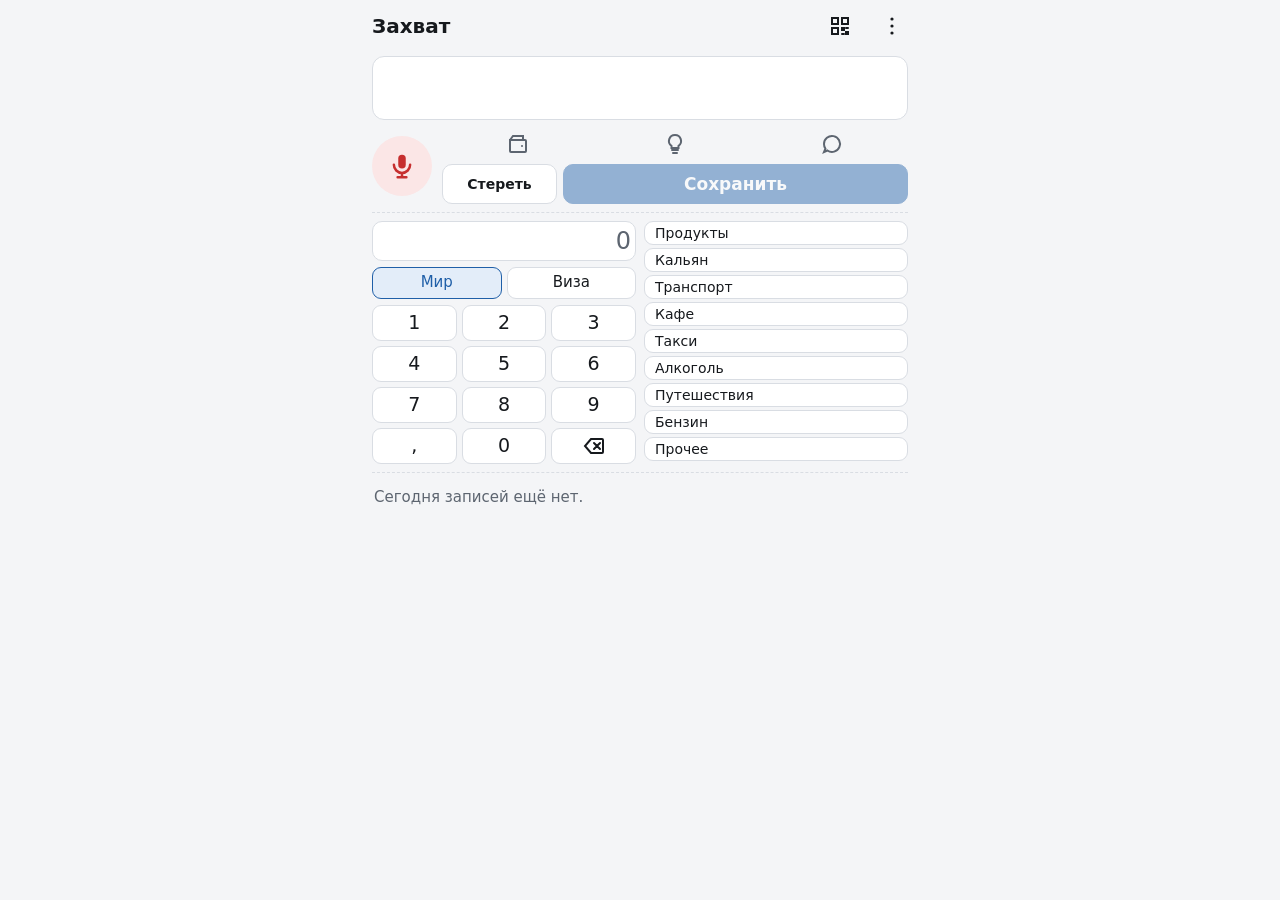
==== index.html @ 271952c8 "Захват: чек из галереи, статьи по частоте из Финансов (задача 5) Co-Authored-By: Claude Opus 5.5 <no" ====
<!doctype html>
<!-- «Захват» (задачи 1, 2, 3, 4, 5): поле для голоса и текста, метки-иконки, расход кнопками, последние записи, меню (все записи, счета, выгрузка), чек по QR-коду. -->
<html lang="ru">
<head>
  <meta charset="utf-8">
  <meta name="viewport" content="width=device-width, initial-scale=1, viewport-fit=cover">
  <meta name="color-scheme" content="light dark">
  <meta name="theme-color" content="#1f5fa8" media="(prefers-color-scheme: light)">
  <meta name="theme-color" content="#16191d" media="(prefers-color-scheme: dark)">
  <meta name="description" content="Быстрые записи голосом и текстом с выгрузкой в CSV">
  <title>Захват</title>
  <link rel="manifest" href="manifest.webmanifest">
  <link rel="icon" href="icons/icon.svg" type="image/svg+xml">
  <link rel="apple-touch-icon" href="icons/icon-192.png">
  <link rel="stylesheet" href="style.css">
  <script type="module" src="app.js"></script>
</head>
<body>
  <!-- Главный экран (задача 3): поле, микрофон, метки-иконки, расход кнопками, последние записи за сегодня -->
  <div id="homeView" class="screen home">
    <header class="bar">
      <h1>Захват</h1>
      <!-- Чек (задача 4): камера читает QR-код кассового чека, запись «Чек: t=…&s=…» уходит на ПК вместе с остальными -->
      <button id="btnScan" class="icon" type="button" aria-label="Чек: считать QR-код">
        <svg viewBox="0 0 24 24" aria-hidden="true"><path d="M4 4h6v6H4zM14 4h6v6h-6zM4 14h6v6H4zM14 14h2v2h-2zM18 18h2v2h-2zM18 14h2M14 20h2"/></svg>
      </button>
      <div class="menu-wrap">
        <button id="btnMenu" class="icon" type="button" aria-label="Меню: все записи, счета, выгрузка" aria-haspopup="menu" aria-expanded="false" aria-controls="menu">
          <svg viewBox="0 0 24 24" aria-hidden="true"><circle cx="12" cy="5" r="1.6" class="fill"/><circle cx="12" cy="12" r="1.6" class="fill"/><circle cx="12" cy="19" r="1.6" class="fill"/></svg>
        </button>
        <div id="menu" class="menu" role="menu" aria-label="Меню" hidden>
          <p id="menuInfo" class="menu-info"></p>
          <button type="button" role="menuitem" data-act="all">Все записи</button>
          <button type="button" role="menuitem" data-act="lists">Загрузить счета и статьи</button>
          <p id="listsInfo" class="menu-note"></p>
          <hr>
          <button type="button" role="menuitem" data-act="share">Поделиться CSV</button>
          <button type="button" role="menuitem" data-act="download">Скачать CSV</button>
          <button type="button" role="menuitem" data-act="copy">Копировать текст</button>
          <button type="button" role="menuitem" data-act="period">Выгрузить за период / всё…</button>
          <button type="button" role="menuitem" data-act="undo">Отменить отметку выгрузки</button>
          <hr>
          <button type="button" role="menuitem" data-act="backup">Резервная копия JSON</button>
          <button type="button" role="menuitem" data-act="restore">Восстановить из JSON</button>
          <p class="menu-note">Данные хранятся только на этом телефоне.</p>
        </div>
      </div>
    </header>

    <main>
      <section class="compose" aria-label="Новая запись">
        <textarea id="text" rows="2" enterkeyhint="enter" autocapitalize="sentences" aria-label="Текст записи или комментарий к расходу"></textarea>
        <p id="interim" class="interim" aria-live="polite"></p>
        <div class="controls">
          <button id="btnMic" class="mic" type="button" aria-label="Начать диктовку" aria-pressed="false">
            <svg viewBox="0 0 24 24" aria-hidden="true"><rect x="9" y="3" width="6" height="11" rx="3" class="fill"/><path d="M5.5 11a6.5 6.5 0 0 0 13 0M12 17.5V21M8.5 21h7"/></svg>
          </button>
          <div class="side">
            <!-- Метки-иконки: выбранная ставится перед текстом («Финансы: …»); без метки запись станет «Заметка: …» -->
            <div id="tags" class="tags" role="group" aria-label="Метка записи">
              <button type="button" class="tag" data-tag="Финансы" aria-label="Финансы" aria-pressed="false">
                <svg viewBox="0 0 24 24" aria-hidden="true"><path d="M4 8h15a1 1 0 0 1 1 1v10a1 1 0 0 1-1 1H5a1 1 0 0 1-1-1V8Zm0 0 3-4h10v4M16 14h.01"/></svg>
              </button>
              <button type="button" class="tag" data-tag="Идеи" aria-label="Идеи" aria-pressed="false">
                <svg viewBox="0 0 24 24" aria-hidden="true"><path d="M9 18h6M10 21h4M12 3a6 6 0 0 0-3.5 10.9V16h7v-2.1A6 6 0 0 0 12 3Z"/></svg>
              </button>
              <button type="button" class="tag" data-tag="Мысли" aria-label="Мысли" aria-pressed="false">
                <svg viewBox="0 0 24 24" aria-hidden="true"><path d="M4 12a8 8 0 1 1 3.4 6.5L4 20l1.4-3.4A8 8 0 0 1 4 12Z"/></svg>
              </button>
            </div>
            <div class="actions">
              <button id="btnClear" class="clear" type="button">Стереть</button>
              <button id="btnSave" class="save" type="button" disabled>Сохранить</button>
            </div>
          </div>
        </div>
        <p id="status" class="status" role="status"></p>
      </section>

      <hr class="dash">

      <!-- Расход кнопками: сумма со своей клавиатуры (системная не выезжает), счёт, статья -->
      <section class="fin" aria-label="Расход">
        <div class="fin-left">
          <output id="amount" class="amount" aria-label="Сумма">0</output>
          <div id="accounts" class="accounts" role="group" aria-label="Счёт"></div>
          <div id="pad" class="pad" role="group" aria-label="Цифры суммы">
            <button type="button" data-key="1">1</button><button type="button" data-key="2">2</button><button type="button" data-key="3">3</button>
            <button type="button" data-key="4">4</button><button type="button" data-key="5">5</button><button type="button" data-key="6">6</button>
            <button type="button" data-key="7">7</button><button type="button" data-key="8">8</button><button type="button" data-key="9">9</button>
            <button type="button" data-key=",">,</button><button type="button" data-key="0">0</button>
            <button type="button" data-key="⌫" aria-label="Стереть цифру">
              <svg viewBox="0 0 24 24" aria-hidden="true"><path d="M9 5h11a1 1 0 0 1 1 1v12a1 1 0 0 1-1 1H9l-6-7 6-7ZM12 9l6 6M18 9l-6 6"/></svg>
            </button>
          </div>
        </div>
        <div id="cats" class="cats" role="group" aria-label="Статья расхода"></div>
      </section>

      <hr class="dash">

      <ul id="recent" class="recent" aria-label="Последние записи за сегодня"></ul>
    </main>
  </div>

  <!-- Все записи (из меню): поиск, правка, удаление; «Назад» телефона возвращает на главный -->
  <div id="allView" class="screen" hidden>
    <header class="bar">
      <button id="btnBack" class="icon" type="button" aria-label="Назад">
        <svg viewBox="0 0 24 24" aria-hidden="true"><path d="M15 5l-7 7 7 7"/></svg>
      </button>
      <h1 id="feedTitle">Все записи</h1>
    </header>
    <main>
      <section class="search">
        <input id="search" type="search" placeholder="Поиск по всем записям" aria-label="Поиск по всем записям" autocomplete="off">
      </section>
      <ul id="feed" class="feed"></ul>
    </main>
  </div>

  <div id="toast" class="toast" role="status" aria-live="polite" hidden>
    <span id="toastText"></span>
    <button id="toastAction" type="button" hidden></button>
  </div>

  <dialog id="exportDlg" aria-labelledby="exportTitle">
    <form method="dialog" id="exportForm">
      <h2 id="exportTitle">Выгрузка CSV</h2>
      <fieldset>
        <legend>Какие записи</legend>
        <label><input type="radio" name="mode" value="new"> Только новые</label>
        <label><input type="radio" name="mode" value="period" checked> За период</label>
        <label><input type="radio" name="mode" value="all"> Всё</label>
      </fieldset>
      <div id="periodBox" class="period">
        <label>С <input type="date" name="from"></label>
        <label>По <input type="date" name="to"></label>
      </div>
      <p id="exportCount" class="hint"></p>
      <div class="dlg-actions">
        <button type="submit" value="share" class="save">Поделиться</button>
        <button type="submit" value="download">Скачать</button>
        <button type="submit" value="copy">Копировать</button>
        <button type="submit" value="cancel" class="ghost">Закрыть</button>
      </div>
    </form>
  </dialog>

  <!-- Чек по QR (задачи 4, 5): видео с камеры; не читается — «Снять» (фото камерой) или «Галерея» (готовый снимок) -->
  <dialog id="scanDlg" class="scan" aria-labelledby="scanTitle">
    <h2 id="scanTitle">Чек</h2>
    <video id="scanVideo" playsinline muted></video>
    <p id="scanHint" class="hint">Наведите камеру на QR-код чека</p>
    <div class="dlg-actions three">
      <button id="btnScanPhoto" type="button">Снять</button>
      <button id="btnScanGallery" type="button" aria-label="Выбрать снимок чека из галереи">Галерея</button>
      <button id="btnScanClose" type="button" class="ghost">Закрыть</button>
    </div>
  </dialog>

  <input id="fileRestore" type="file" accept=".json,application/json" hidden>
  <input id="fileLists" type="file" accept=".txt,text/plain" hidden>
  <input id="filePhoto" type="file" accept="image/*" capture="environment" hidden>
  <input id="fileGallery" type="file" accept="image/*" hidden>
</body>
</html>
---- style.css ----
/* Оформление «Захвата» (задачи 1, 2, 3, 5). Светлая/тёмная тема — по настройке телефона. */

:root {
  --bg: #f4f5f7;
  --card: #ffffff;
  --text: #16191d;
  --muted: #5d6570;
  --line: #d9dde3;
  --accent: #1f5fa8;
  --on-accent: #ffffff;
  --accent-soft: #e3edf9;
  --chip: #eceef2;
  --mic: #c62f2f;
  --mic-soft: #fbe6e6;
  --warn: #8a5a00;
  --warn-soft: #fff3d6;
  --focus: #2f7de1;
  --radius: 12px;
  color-scheme: light dark;
}
@media (prefers-color-scheme: dark) {
  :root {
    --bg: #111317;
    --card: #1b1f25;
    --text: #e8eaed;
    --muted: #a0a7b1;
    --line: #2e343c;
    --accent: #5b9be6;
    --on-accent: #0b1a2c;
    --accent-soft: #1c2c40;
    --chip: #262b33;
    --mic: #f07070;
    --mic-soft: #3a1f1f;
    --warn: #f0c060;
    --warn-soft: #3a2f12;
    --focus: #7fb3f0;
  }
}

* { box-sizing: border-box; }
html { -webkit-text-size-adjust: 100%; }
body {
  margin: 0;
  background: var(--bg);
  color: var(--text);
  font: 17px/1.45 system-ui, -apple-system, "Segoe UI", Roboto, sans-serif;
  padding-bottom: env(safe-area-inset-bottom);
}
main { max-width: 560px; margin: 0 auto; padding: 0 14px 96px; }

button, input, textarea { font: inherit; color: inherit; }
button { cursor: pointer; }
:focus-visible { outline: 3px solid var(--focus); outline-offset: 2px; }
[hidden] { display: none !important; }

svg { width: 24px; height: 24px; fill: none; stroke: currentColor; stroke-width: 2; stroke-linecap: round; }
svg .fill { fill: currentColor; stroke: none; }

/* ---- Шапка ---- */
.bar {
  position: sticky; top: 0; z-index: 5;
  display: flex; align-items: center; gap: 4px;
  max-width: 560px; margin: 0 auto;
  padding: calc(6px + env(safe-area-inset-top)) 8px 6px 16px;
  background: var(--bg);
}
.bar h1 { flex: 1; margin: 0; font-size: 20px; font-weight: 600; }
.icon {
  width: 48px; height: 48px; border: 0; border-radius: 50%;
  background: transparent; display: grid; place-items: center;
}
.icon[aria-expanded="true"] { background: var(--accent-soft); color: var(--accent); }

/* ---- Меню ---- */
.menu-wrap { position: relative; }
.menu {
  position: absolute; right: 0; top: 52px; width: min(300px, calc(100vw - 24px));
  background: var(--card); border: 1px solid var(--line); border-radius: var(--radius);
  padding: 6px 0; box-shadow: 0 8px 28px rgba(0, 0, 0, .18);
  max-height: calc(100dvh - 64px); overflow-y: auto;   /* на низком экране меню прокручивается */
}
.menu button {
  display: block; width: 100%; min-height: 48px; padding: 10px 16px;
  border: 0; background: transparent; text-align: left;
}
.menu button:active { background: var(--accent-soft); }
.menu hr { border: 0; border-top: 1px solid var(--line); margin: 6px 0; }
.menu-info, .menu-note { margin: 4px 16px 6px; font-size: 14px; color: var(--muted); white-space: pre-line; }

/* ---- Главный экран (задача 3): всё на одном экране без прокрутки, последние записи занимают остаток ---- */
.home { height: 100vh; height: 100dvh; display: flex; flex-direction: column; overflow: hidden; }
.home main { flex: 1; min-height: 0; width: 100%; display: flex; flex-direction: column; padding: 0 12px 8px; }
.home .bar { position: static; flex: none; width: 100%; padding: calc(2px + env(safe-area-inset-top)) 4px 2px 12px; }
.home .compose { margin-top: 4px; }
.dash { flex: none; border: 0; border-top: 1px dashed var(--line); margin: 8px 0; }

/* ---- Ввод ---- */
.compose { flex: none; }
textarea {
  display: block; width: 100%; resize: none;
  border: 1px solid var(--line); border-radius: 12px; padding: 8px 10px;
  background: var(--card); line-height: 1.4;
}
.compose textarea { height: 64px; }
.interim { margin: 4px 2px 0; color: var(--muted); font-style: italic; font-size: 15px; }
.interim:empty { display: none; }

.controls { display: flex; gap: 10px; align-items: center; margin-top: 8px; }
.side { flex: 1; min-width: 0; }
/* Метки — только иконки, без рамок, распределены по ширине; выбранная — заливкой */
.tags { display: grid; grid-template-columns: repeat(3, minmax(0, 1fr)); gap: 6px; }
.tag {
  height: 32px; padding: 0; border: 0; border-radius: 8px;
  background: transparent; color: var(--muted); display: grid; place-items: center;
}
.tag[aria-pressed="true"] { background: var(--accent-soft); color: var(--accent); }
/* «Стереть» — четверть ширины, «Сохранить» — остальное */
.actions { display: grid; grid-template-columns: 1fr 3fr; gap: 6px; margin-top: 4px; }
.actions button { height: 40px; padding: 0; border-radius: 10px; font-weight: 600; }
.clear { border: 1px solid var(--line); background: var(--card); font-size: 14px; }
.actions .save { font-size: 17px; }

.mic {
  flex: none; width: 60px; height: 60px; border-radius: 50%; border: 0;
  background: var(--mic-soft); color: var(--mic); display: grid; place-items: center;
}
.mic svg { width: 30px; height: 30px; }
.mic.recording { background: var(--mic); color: #fff; animation: pulse 1.4s ease-out infinite; }
@keyframes pulse {
  0%   { box-shadow: 0 0 0 0 rgba(198, 47, 47, .55); }
  100% { box-shadow: 0 0 0 18px rgba(198, 47, 47, 0); }
}

.save, .dlg-actions button {
  min-height: 52px; padding: 0 18px; border-radius: 10px;
  border: 1px solid var(--line); background: var(--card); font-weight: 600;
}
.actions .save { min-height: 0; }
.save { background: var(--accent); color: var(--on-accent); border-color: var(--accent); }
.save:disabled { opacity: .45; cursor: default; }

.status { margin: 6px 2px 0; font-size: 14px; color: var(--warn); }
.status:empty { display: none; }
.status.box { background: var(--warn-soft); border-radius: 8px; padding: 6px 10px; }

/* ---- Расход кнопками: слева сумма, счета, клавиатура; справа статьи столбиком той же высоты ---- */
.fin { flex: none; display: grid; grid-template-columns: minmax(0, 1fr) minmax(0, 1fr); gap: 8px; }
.amount {
  display: flex; align-items: center; justify-content: flex-end; height: 40px; padding: 0 10px;
  border: 1px solid var(--line); border-radius: 10px; background: var(--card);
  font-size: 24px; font-weight: 600; font-variant-numeric: tabular-nums; overflow: hidden; white-space: nowrap;
}
.amount.empty { color: var(--muted); font-weight: 400; }
.accounts { display: grid; grid-template-columns: 1fr 1fr; gap: 5px; margin: 6px 0; }
.pad { display: grid; grid-template-columns: repeat(3, 1fr); gap: 5px; }
.pad button, .accounts button, .cats button {
  border: 1px solid var(--line); background: var(--card); border-radius: 9px; padding: 0;
}
.pad button { height: 36px; font-size: 19px; display: grid; place-items: center; }
.pad button:active { background: var(--accent-soft); }
.accounts button { height: 32px; font-size: 15px; white-space: nowrap; overflow: hidden; text-overflow: ellipsis; }
.cats { display: grid; grid-auto-rows: 24px; gap: 3px; align-content: start; }
.cats button {
  font-size: 14px; line-height: 1; text-align: left; padding: 0 10px;
  white-space: nowrap; overflow: hidden; text-overflow: ellipsis;
}
.accounts button[aria-pressed="true"], .cats button[aria-pressed="true"] {
  background: var(--accent-soft); color: var(--accent); border-color: var(--accent);
}

/* ---- Последние записи за сегодня: по одной строке, сколько влезет ---- */
.recent { flex: 1; min-height: 0; overflow: hidden; list-style: none; margin: 0; padding: 0; }
.recent li + li { border-top: 1px solid var(--line); }
.recent button {
  display: block; width: 100%; padding: 6px 2px; border: 0; background: transparent; text-align: left;
  font-size: 15px; white-space: nowrap; overflow: hidden; text-overflow: ellipsis;
}
.recent .time { color: var(--muted); font-variant-numeric: tabular-nums; margin-right: 6px; }
.recent .lb { color: var(--accent); font-weight: 600; }
.recent .empty { padding: 6px 2px; font-size: 15px; }

/* ---- Поиск ---- */
.search { margin-top: 4px; }
.search input {
  width: 100%; min-height: 48px; padding: 0 14px;
  border: 1px solid var(--line); border-radius: 10px; background: var(--card);
}

/* ---- Лента ---- */
.feed { list-style: none; margin: 0; padding: 0; }
.feed li { border-bottom: 1px solid var(--line); }
.entry {
  display: flex; gap: 10px; width: 100%; min-height: 48px; padding: 10px 4px;
  border: 0; background: transparent; text-align: left; align-items: flex-start;
}
.entry .time { flex: none; min-width: 46px; color: var(--muted); font-variant-numeric: tabular-nums; }
.entry .src { flex: none; color: var(--muted); }
.entry .src svg { width: 18px; height: 18px; margin-top: 3px; }
.entry .txt {
  flex: 1; min-width: 0; white-space: pre-wrap; overflow-wrap: anywhere;
  display: -webkit-box; -webkit-line-clamp: 4; -webkit-box-orient: vertical; overflow: hidden;
}
.entry.exported .time::after { content: " ✓"; font-size: 12px; }
.entry .lb { color: var(--accent); font-weight: 600; }
.empty { color: var(--muted); padding: 10px 4px; }

.editor { padding: 10px 0 12px; }
.editor textarea { min-height: 96px; }
.editor .row { display: flex; gap: 8px; margin-top: 8px; flex-wrap: wrap; }
.editor .row button {
  min-height: 48px; padding: 0 14px; border-radius: 10px;
  border: 1px solid var(--line); background: var(--card);
}
.editor .row .save { flex: 1; background: var(--accent); color: var(--on-accent); border-color: var(--accent); font-weight: 600; }
.editor .row .danger { color: var(--mic); }
.editor .meta { margin-top: 6px; font-size: 13px; color: var(--muted); }

/* ---- Всплывающее сообщение ---- */
.toast {
  position: fixed; left: 50%; bottom: calc(18px + env(safe-area-inset-bottom)); transform: translateX(-50%);
  width: min(520px, calc(100vw - 24px));
  display: flex; align-items: center; gap: 12px;
  padding: 10px 10px 10px 16px; border-radius: 10px;
  background: #23272e; color: #f1f3f5; box-shadow: 0 6px 20px rgba(0, 0, 0, .25); z-index: 20;
}
.toast span { flex: 1; }
.toast button {
  min-height: 44px; padding: 0 12px; border: 0; border-radius: 8px;
  background: transparent; color: #8fc1ff; font-weight: 600;
}

/* ---- Окно выгрузки ---- */
dialog {
  width: min(440px, calc(100vw - 24px)); border: 1px solid var(--line); border-radius: var(--radius);
  background: var(--card); color: var(--text); padding: 16px;
}
dialog::backdrop { background: rgba(0, 0, 0, .45); }
dialog h2 { margin: 0 0 10px; font-size: 19px; }
fieldset { border: 0; margin: 0; padding: 0; }
legend { color: var(--muted); font-size: 14px; margin-bottom: 4px; }
fieldset label { display: flex; align-items: center; gap: 10px; min-height: 44px; }
fieldset input { width: 22px; height: 22px; }
.period { display: flex; gap: 10px; margin-top: 6px; }
.period label { flex: 1; display: grid; gap: 4px; font-size: 14px; color: var(--muted); }
.period input {
  min-height: 44px; padding: 0 8px; border: 1px solid var(--line); border-radius: 8px;
  background: var(--bg); color: var(--text);
}
.hint { color: var(--muted); font-size: 14px; }
.dlg-actions { display: grid; grid-template-columns: 1fr 1fr; gap: 8px; }
.dlg-actions.three { grid-template-columns: repeat(3, minmax(0, 1fr)); }
.dlg-actions .ghost { border-color: transparent; color: var(--muted); }

@media (prefers-reduced-motion: reduce) {
  .mic.recording { animation: none; box-shadow: 0 0 0 6px rgba(198, 47, 47, .35); }
}

/* ---- Чек по QR (задача 4) ---- */
.scan video { display: block; width: 100%; aspect-ratio: 3 / 4; object-fit: cover; border-radius: 8px; background: #000; }
.scan .hint { margin: 8px 0 10px; }
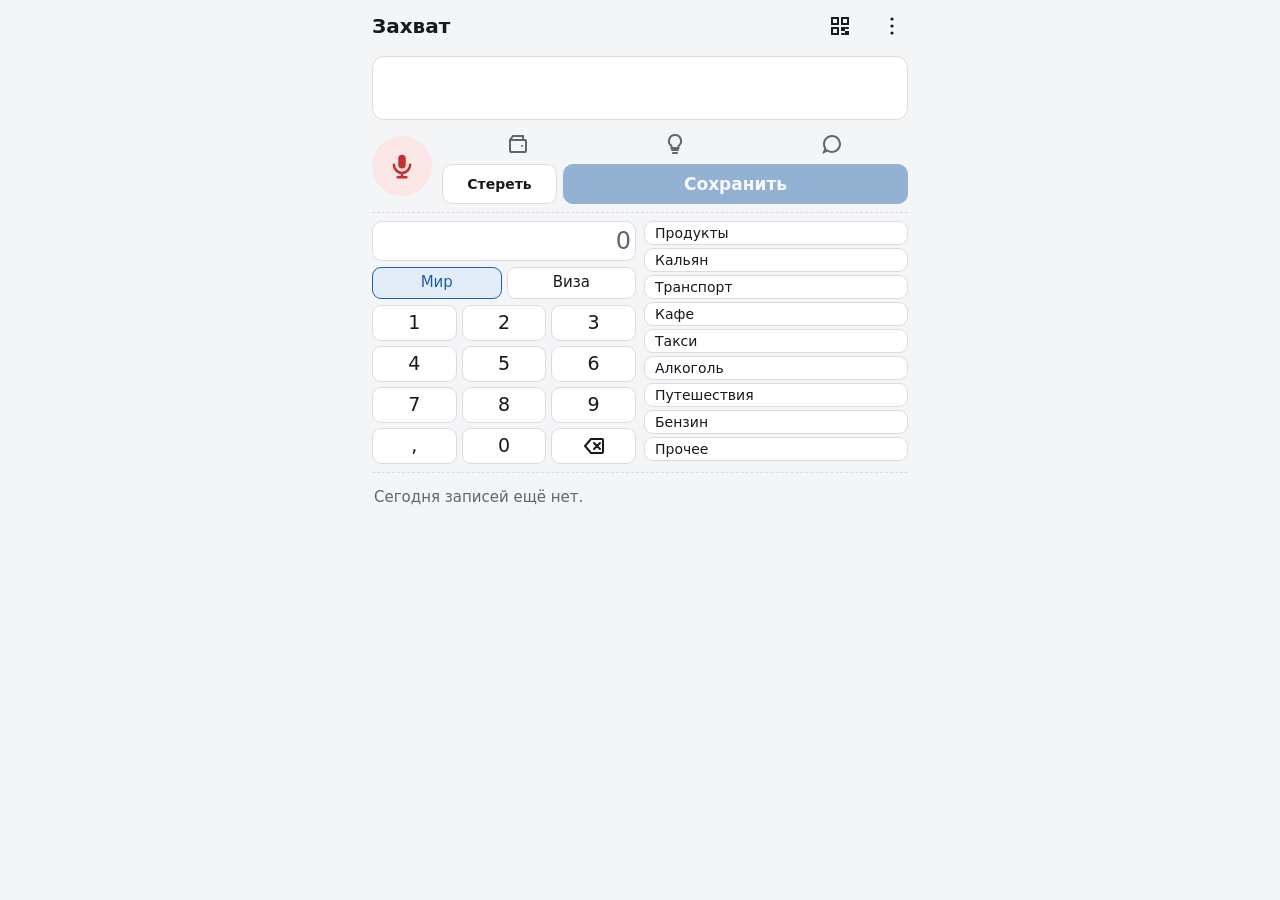
==== commit 68b3fa06: "Захват: QR на снимке — поиск по частям, масштаб пальцами и рамка (задача 5) Co-Authored-By: Claude O" ====
--- a/index.html
+++ b/index.html
@@ -150,7 +150,12 @@
   <!-- Чек по QR (задачи 4, 5): видео с камеры; не читается — «Снять» (фото камерой) или «Галерея» (готовый снимок) -->
   <dialog id="scanDlg" class="scan" aria-labelledby="scanTitle">
     <h2 id="scanTitle">Чек</h2>
-    <video id="scanVideo" playsinline muted></video>
+    <!-- Снимок из «Снять»/«Галерея» показывается на месте видео: двумя пальцами — масштаб, одним — сдвиг, код ищется в рамке -->
+    <div class="scan-box">
+      <video id="scanVideo" playsinline muted></video>
+      <canvas id="scanCanvas" hidden></canvas>
+      <div id="scanFrame" class="scan-frame" hidden></div>
+    </div>
     <p id="scanHint" class="hint">Наведите камеру на QR-код чека</p>
     <div class="dlg-actions three">
       <button id="btnScanPhoto" type="button">Снять</button>
--- a/style.css
+++ b/style.css
@@ -256,5 +256,13 @@
 }
 
 /* ---- Чек по QR (задача 4) ---- */
-.scan video { display: block; width: 100%; aspect-ratio: 3 / 4; object-fit: cover; border-radius: 8px; background: #000; }
+.scan-box { position: relative; }
+.scan video, .scan canvas { display: block; width: 100%; aspect-ratio: 3 / 4; object-fit: cover; border-radius: 8px; background: #000; }
+.scan canvas { touch-action: none; }          /* жесты пальцами — наши, страница не прокручивается и не масштабируется */
+.scan canvas[hidden], .scan video[hidden], .scan-frame[hidden] { display: none; }
+/* Рамка для QR-кода поверх снимка (задача 5) */
+.scan-frame {
+  position: absolute; left: 15%; top: 50%; width: 70%; aspect-ratio: 1; transform: translateY(-50%);
+  border: 2px solid var(--accent); border-radius: 8px; pointer-events: none;
+}
 .scan .hint { margin: 8px 0 10px; }
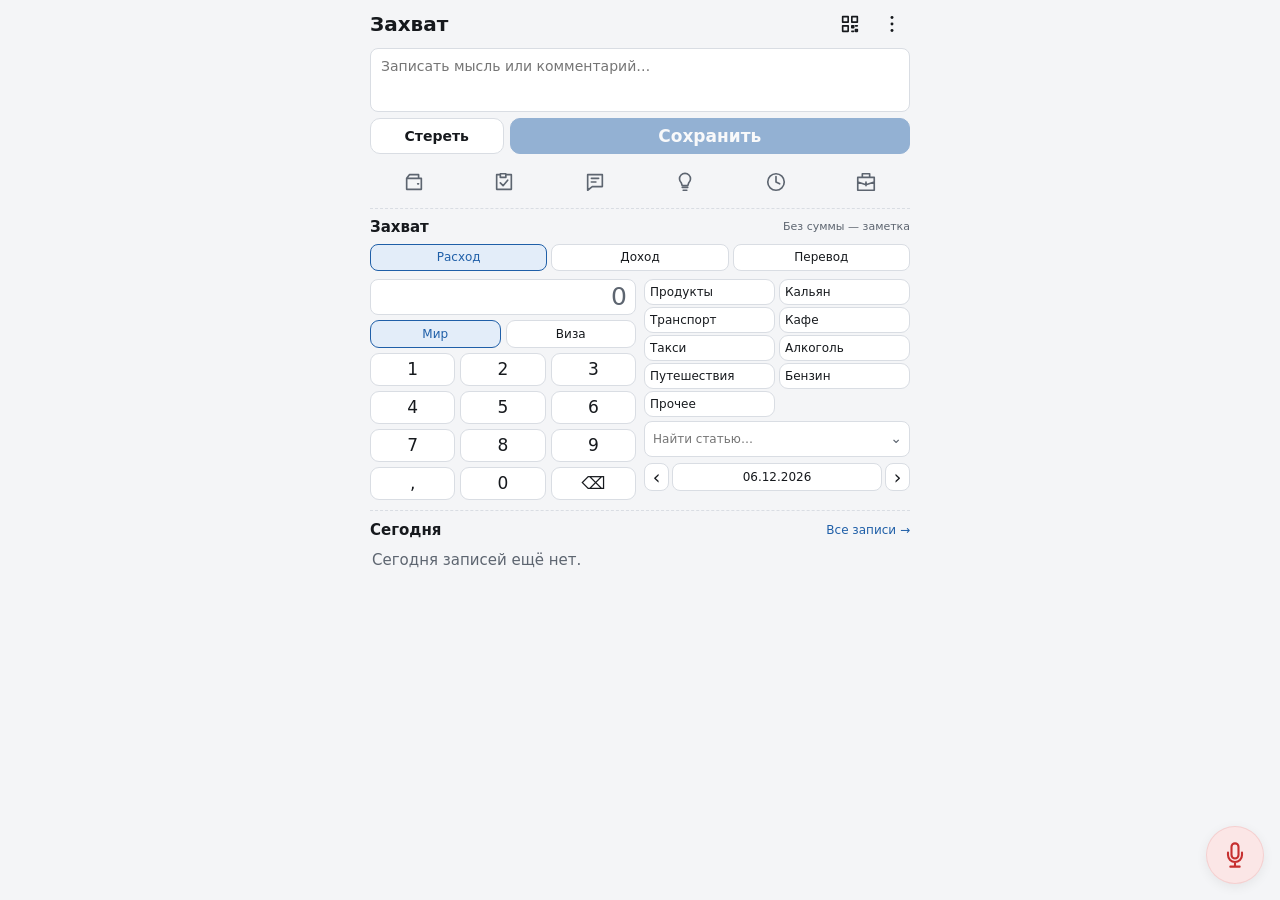
==== commit e37e25d7: "Захват v9: шесть разделов и точный обмен с Органайзером" ====
--- a/index.html
+++ b/index.html
@@ -16,9 +16,20 @@
   <script type="module" src="app.js"></script>
 </head>
 <body>
-  <!-- Главный экран (задача 3): поле, микрофон, метки-иконки, расход кнопками, последние записи за сегодня -->
-  <div id="homeView" class="screen home">
-    <header class="bar">
+<svg style="display:none" aria-hidden="true"><defs>
+<symbol id="capture" viewBox="0 0 24 24"><path d="M4 5h16v15H4zM8 2v6M16 2v6M4 11h16M8 15h3M8 18h7"/></symbol>
+<symbol id="finance" viewBox="0 0 24 24"><path d="M4 8h16v12H4zM4 8l3-4h10v4M16 14h1"/></symbol>
+<symbol id="task" viewBox="0 0 24 24"><path d="M14 4h6v16H4V4h4M8 3h6v4H8zM8 13l3 3 5-6"/></symbol>
+<symbol id="note" viewBox="0 0 24 24"><path d="M4 4h16v13H9l-5 4zM8 8h8M8 12h5"/></symbol>
+<symbol id="idea" viewBox="0 0 24 24"><path d="M9 18h6M10 21h4M8 13a6 6 0 1 1 8 0l-1 3H9z"/></symbol>
+<symbol id="clock" viewBox="0 0 24 24"><circle cx="12" cy="12" r="9"/><path d="M12 6v6l4 2"/></symbol>
+<symbol id="work" viewBox="0 0 24 24"><path d="M3 7h18v14H3zM8 7V3h8v4M3 12l9 3 9-3M12 12v4"/></symbol>
+<symbol id="mic" viewBox="0 0 24 24"><rect x="9" y="2" width="6" height="13" rx="3"/><path d="M6 10v2a6 6 0 0 0 12 0v-2M12 18v4M8 22h8"/></symbol>
+<symbol id="qr" viewBox="0 0 24 24"><path d="M3 3h6v6H3zM15 3h6v6h-6zM3 15h6v6H3zM15 15h2v2h-2zM20 15v3M15 21h3v-2h3v2"/></symbol>
+<symbol id="icon-menu" viewBox="0 0 24 24"><circle cx="12" cy="5" r="1"/><circle cx="12" cy="12" r="1"/><circle cx="12" cy="19" r="1"/></symbol>
+<symbol id="back" viewBox="0 0 24 24"><path d="M15 5l-7 7 7 7"/></symbol>
+</defs></svg>
+<div id="homeView" class="screen home"><header class="bar">
       <h1>Захват</h1>
       <!-- Чек (задача 4): камера читает QR-код кассового чека, запись «Чек: t=…&s=…» уходит на ПК вместе с остальными -->
       <button id="btnScan" class="icon" type="button" aria-label="Чек: считать QR-код">
@@ -31,7 +42,7 @@
         <div id="menu" class="menu" role="menu" aria-label="Меню" hidden>
           <p id="menuInfo" class="menu-info"></p>
           <button type="button" role="menuitem" data-act="all">Все записи</button>
-          <button type="button" role="menuitem" data-act="lists">Загрузить счета и статьи</button>
+          <button type="button" role="menuitem" data-act="lists">Загрузить справочники / квитанцию</button>
           <p id="listsInfo" class="menu-note"></p>
           <hr>
           <button type="button" role="menuitem" data-act="share">Поделиться CSV</button>
@@ -45,64 +56,14 @@
           <p class="menu-note">Данные хранятся только на этом телефоне.</p>
         </div>
       </div>
-    </header>
-
-    <main>
-      <section class="compose" aria-label="Новая запись">
-        <textarea id="text" rows="2" enterkeyhint="enter" autocapitalize="sentences" aria-label="Текст записи или комментарий к расходу"></textarea>
-        <p id="interim" class="interim" aria-live="polite"></p>
-        <div class="controls">
-          <button id="btnMic" class="mic" type="button" aria-label="Начать диктовку" aria-pressed="false">
-            <svg viewBox="0 0 24 24" aria-hidden="true"><rect x="9" y="3" width="6" height="11" rx="3" class="fill"/><path d="M5.5 11a6.5 6.5 0 0 0 13 0M12 17.5V21M8.5 21h7"/></svg>
-          </button>
-          <div class="side">
-            <!-- Метки-иконки: выбранная ставится перед текстом («Финансы: …»); без метки запись станет «Заметка: …» -->
-            <div id="tags" class="tags" role="group" aria-label="Метка записи">
-              <button type="button" class="tag" data-tag="Финансы" aria-label="Финансы" aria-pressed="false">
-                <svg viewBox="0 0 24 24" aria-hidden="true"><path d="M4 8h15a1 1 0 0 1 1 1v10a1 1 0 0 1-1 1H5a1 1 0 0 1-1-1V8Zm0 0 3-4h10v4M16 14h.01"/></svg>
-              </button>
-              <button type="button" class="tag" data-tag="Идеи" aria-label="Идеи" aria-pressed="false">
-                <svg viewBox="0 0 24 24" aria-hidden="true"><path d="M9 18h6M10 21h4M12 3a6 6 0 0 0-3.5 10.9V16h7v-2.1A6 6 0 0 0 12 3Z"/></svg>
-              </button>
-              <button type="button" class="tag" data-tag="Мысли" aria-label="Мысли" aria-pressed="false">
-                <svg viewBox="0 0 24 24" aria-hidden="true"><path d="M4 12a8 8 0 1 1 3.4 6.5L4 20l1.4-3.4A8 8 0 0 1 4 12Z"/></svg>
-              </button>
-            </div>
-            <div class="actions">
-              <button id="btnClear" class="clear" type="button">Стереть</button>
-              <button id="btnSave" class="save" type="button" disabled>Сохранить</button>
-            </div>
-          </div>
-        </div>
-        <p id="status" class="status" role="status"></p>
-      </section>
-
-      <hr class="dash">
-
-      <!-- Расход кнопками: сумма со своей клавиатуры (системная не выезжает), счёт, статья -->
-      <section class="fin" aria-label="Расход">
-        <div class="fin-left">
-          <output id="amount" class="amount" aria-label="Сумма">0</output>
-          <div id="accounts" class="accounts" role="group" aria-label="Счёт"></div>
-          <div id="pad" class="pad" role="group" aria-label="Цифры суммы">
-            <button type="button" data-key="1">1</button><button type="button" data-key="2">2</button><button type="button" data-key="3">3</button>
-            <button type="button" data-key="4">4</button><button type="button" data-key="5">5</button><button type="button" data-key="6">6</button>
-            <button type="button" data-key="7">7</button><button type="button" data-key="8">8</button><button type="button" data-key="9">9</button>
-            <button type="button" data-key=",">,</button><button type="button" data-key="0">0</button>
-            <button type="button" data-key="⌫" aria-label="Стереть цифру">
-              <svg viewBox="0 0 24 24" aria-hidden="true"><path d="M9 5h11a1 1 0 0 1 1 1v12a1 1 0 0 1-1 1H9l-6-7 6-7ZM12 9l6 6M18 9l-6 6"/></svg>
-            </button>
-          </div>
-        </div>
-        <div id="cats" class="cats" role="group" aria-label="Статья расхода"></div>
-      </section>
-
-      <hr class="dash">
-
-      <ul id="recent" class="recent" aria-label="Последние записи за сегодня"></ul>
-    </main>
-  </div>
-
+    </header><main>
+<section class="compose"><textarea id="text" rows="2" aria-label="Текст записи или комментарий к расходу" placeholder="Записать мысль или комментарий…"></textarea><p id="interim" class="interim" aria-live="polite"></p><div class="actions"><button id="btnClear" type="button">Стереть</button><button id="btnSave" type="button" class="save primary" disabled>Сохранить</button></div><p id="status" class="status" role="status"></p></section>
+<nav id="tags" class="tags sectionnav" aria-label="Раздел записи"><button type="button" class="tag" data-tag="" aria-label="Захват" title="Захват" aria-pressed="false"><svg aria-hidden="true"><use href="#finance"/></svg></button><button type="button" class="tag" data-tag="Задача" aria-label="Задачи" title="Задачи" aria-pressed="false"><svg aria-hidden="true"><use href="#task"/></svg></button><button type="button" class="tag" data-tag="Заметка" aria-label="Заметки" title="Заметки" aria-pressed="false"><svg aria-hidden="true"><use href="#note"/></svg></button><button type="button" class="tag" data-tag="Идея" aria-label="Идеи" title="Идеи" aria-pressed="false"><svg aria-hidden="true"><use href="#idea"/></svg></button><button type="button" class="tag" data-tag="Время" aria-label="Время" title="Время" aria-pressed="false"><svg aria-hidden="true"><use href="#clock"/></svg></button><button type="button" class="tag" data-tag="Работа" aria-label="Работы" title="Работы" aria-pressed="false"><svg aria-hidden="true"><use href="#work"/></svg></button></nav>
+<section class="capture-panel"><div class="section-heading"><h2 id="captureTitle">Захват</h2><small id="captureHint">Без суммы — заметка</small></div><div id="captureMode" class="segment mode"><button type="button" data-mode="expense">Расход</button><button type="button" data-mode="income">Доход</button><button type="button" data-mode="transfer">Перевод</button></div>
+<div class="fin-grid" id="captureFin"><div><output id="amount" class="amount sum" aria-label="Сумма">0</output><div id="accounts" class="accounts" role="group" aria-label="Счёт"></div><div id="pad" class="pad" role="group" aria-label="Цифры суммы"><button type="button" data-key="1">1</button><button type="button" data-key="2">2</button><button type="button" data-key="3">3</button><button type="button" data-key="4">4</button><button type="button" data-key="5">5</button><button type="button" data-key="6">6</button><button type="button" data-key="7">7</button><button type="button" data-key="8">8</button><button type="button" data-key="9">9</button><button type="button" data-key=",">,</button><button type="button" data-key="0">0</button><button type="button" data-key="⌫" aria-label="Стереть цифру">⌫</button></div></div><div id="categoryArea"><div id="cats" class="cats" role="group" aria-label="Статья"></div><div class="picker"><input id="catSearch" type="text" role="combobox" aria-label="Найти статью" aria-autocomplete="list" aria-controls="catOptions" aria-expanded="false" placeholder="Найти статью…" autocomplete="off"><span class="chevron">⌄</span><div id="catOptions" class="options" role="listbox" hidden></div></div><div id="opDateBox" class="op-date"><button id="opPrev" type="button" aria-label="Предыдущий день">‹</button><input id="operationDate" type="text" inputmode="numeric" aria-label="Дата операции, ДД.ММ.ГГГГ" maxlength="10"><button id="opNext" type="button" aria-label="Следующий день">›</button></div></div></div>
+<div id="captureFields" class="fields" hidden></div><p id="captureError" class="error" role="alert" hidden></p></section>
+<section class="recent-panel"><div class="recent-head"><h2>Сегодня</h2><button id="showAll" class="link" type="button">Все записи →</button></div><ul id="recent" class="recent" aria-label="Последние записи за сегодня"></ul></section></main></div>
+<button id="btnMic" class="mic" type="button" aria-label="Начать диктовку" aria-pressed="false"><svg aria-hidden="true"><use href="#mic"/></svg></button>
   <!-- Все записи (из меню): поиск, правка, удаление; «Назад» телефона возвращает на главный -->
   <div id="allView" class="screen" hidden>
     <header class="bar">
@@ -115,7 +76,7 @@
       <section class="search">
         <input id="search" type="search" placeholder="Поиск по всем записям" aria-label="Поиск по всем записям" autocomplete="off">
       </section>
-      <ul id="feed" class="feed"></ul>
+      <div class="allfilters"><select id="filterSection" aria-label="Фильтр по разделу"><option value="">Все разделы</option><option value="finance">Захват</option><option value="task">Задачи</option><option value="note">Заметки</option><option value="idea">Идеи</option><option value="time">Время</option><option value="work">Работы</option><option value="receipt">Чеки</option></select><select id="filterState" aria-label="Фильтр по статусу"><option value="">Все статусы</option><option value="new">Новые</option><option value="sent">Выгружены</option><option value="received">Приняты на ПК</option><option value="waiting">Требуют внимания</option></select></div><ul id="feed" class="feed"></ul>
     </main>
   </div>
 
@@ -165,7 +126,7 @@
   </dialog>
 
   <input id="fileRestore" type="file" accept=".json,application/json" hidden>
-  <input id="fileLists" type="file" accept=".txt,text/plain" hidden>
+  <input id="fileLists" type="file" accept=".txt,.json,text/plain,application/json" hidden>
   <input id="filePhoto" type="file" accept="image/*" capture="environment" hidden>
   <input id="fileGallery" type="file" accept="image/*" hidden>
 </body>
--- a/style.css
+++ b/style.css
@@ -266,3 +266,19 @@
   border: 2px solid var(--accent); border-radius: 8px; pointer-events: none;
 }
 .scan .hint { margin: 8px 0 10px; }
+
+/* Разделы по макету от 28.10.2026 (задача 36). */
+
+:root{--bg:#f4f5f7;--card:#fff;--ink:#16191d;--muted:#5d6570;--line:#d9dde3;--blue:#1f5fa8;--soft:#e3edf9;--red:#c62f2f;--redsoft:#fbe6e6;color-scheme:light dark}
+@media(prefers-color-scheme:dark){:root{--bg:#111317;--card:#1b1f25;--ink:#e8eaed;--muted:#a0a7b1;--line:#2e343c;--blue:#79b0ef;--soft:#1c2c40;--red:#f07070;--redsoft:#3a1f1f}}
+*{box-sizing:border-box}body{margin:0;background:var(--bg);color:var(--ink);font:14px/1.2 system-ui,-apple-system,"Segoe UI",sans-serif}button,input,textarea,select{font:inherit;color:inherit}button{cursor:pointer}button,input,textarea,select{border:1px solid var(--line);background:var(--card);border-radius:8px}button{padding:3px 8px}button:disabled{opacity:.45;cursor:default}button:focus-visible,input:focus-visible,textarea:focus-visible,select:focus-visible{outline:2px solid var(--blue);outline-offset:2px}[hidden]{display:none!important}svg{width:22px;height:22px;stroke:currentColor;fill:none;stroke-width:1.8;stroke-linecap:round;stroke-linejoin:round;vertical-align:middle}h1,h2,p{margin:0}h1{font-size:19px;font-weight:600}h2{font-size:15px;font-weight:600}
+.screen{max-width:560px;margin:auto;height:100dvh;display:flex;flex-direction:column;padding:0 12px calc(8px + env(safe-area-inset-bottom))}.bar{height:48px;flex:none;display:flex;align-items:center;gap:6px}.bar h1{flex:1}.icon{display:grid;place-items:center;width:36px;height:36px;padding:0;border:0;background:transparent}.compose{flex:none}textarea{display:block;width:100%;height:62px;padding:8px 10px;resize:none;line-height:1.3}.actions{display:grid;grid-template-columns:1fr 3fr;gap:6px;margin:6px 0 10px}.actions button{height:36px}.primary{background:var(--blue);color:var(--card);border-color:var(--blue);font-weight:600}.sectionnav{display:grid;grid-template-columns:repeat(6,minmax(0,1fr));gap:3px;flex:none;border-bottom:1px dashed var(--line);padding-bottom:8px}.sectionnav button{height:36px;border:0;background:transparent;color:var(--muted);display:grid;place-items:center;padding:0}.sectionnav button.active,.chosen{color:var(--blue)!important;background:var(--soft)!important;border-color:var(--blue)!important}.section-heading{display:flex;align-items:center;justify-content:space-between;margin:8px 0 7px;gap:8px;min-height:20px}.section-heading small{color:var(--muted);font-size:11px}.panel{flex:none}.fin-grid{display:grid;grid-template-columns:1fr 1fr;gap:8px}.sum{height:36px;font-size:25px;text-align:right;padding:1px 8px;color:var(--blue);border:1px solid var(--line);background:var(--card);border-radius:8px;overflow:hidden}.accounts{display:grid;grid-template-columns:1fr 1fr;gap:5px;margin:5px 0}.accounts button{height:28px;font-size:12px}.pad{display:grid;grid-template-columns:repeat(3,1fr);gap:5px}.pad button{height:33px;font-size:17px}.cats{display:grid;grid-template-columns:repeat(2,minmax(0,1fr));gap:4px}.cats button{min-height:26px;line-height:17px;font-size:12px;padding:3px 5px;overflow-wrap:anywhere;white-space:normal}.picker{position:relative;margin-top:6px}.picker input{height:36px;width:100%;padding:6px 25px 6px 8px;font-size:12px}.chevron{position:absolute;right:8px;top:9px;color:var(--muted);pointer-events:none}.options{position:absolute;z-index:8;left:0;right:0;top:40px;max-height:200px;overflow:auto;border:1px solid var(--line);border-radius:8px;background:var(--card);box-shadow:0 7px 22px #0002;padding:3px}.options button{display:block;width:100%;border:0;border-radius:4px;text-align:left;padding:6px;font-size:12px}.options button:hover{background:var(--soft)}.options .none{padding:8px;color:var(--muted);font-size:12px}.segment{display:flex;gap:4px}.segment button{flex:1;min-height:27px;font-size:12px}.mode{margin:0 0 8px}.fields{display:grid;grid-template-columns:repeat(2,minmax(0,1fr));gap:8px}.field{display:flex;flex-direction:column;gap:4px;font-size:12px;color:var(--muted)}.field input,.field select{min-width:0;height:32px;width:100%;padding:4px 7px;color:var(--ink)}.wide{grid-column:1/-1}.quick{margin-top:8px}.checkline{display:flex;align-items:center;gap:7px;margin-top:10px;font-size:13px}.checkline input{accent-color:var(--blue)}.hint{font-size:12px;color:var(--muted);margin-top:8px;line-height:1.35}.error{color:var(--red);font-size:12px;margin-top:6px}.recent{border-top:1px dashed var(--line);margin-top:10px;min-height:0;flex:1;display:flex;flex-direction:column;padding-bottom:68px}.recent-head{display:flex;align-items:center;justify-content:space-between;margin:8px 0 4px;flex:none}.link{border:0;background:transparent;color:var(--blue);font-size:12px;padding:4px 0}.recent-list{min-height:0;overflow:auto}.entry{width:100%;text-align:left;border:0;border-radius:0;border-bottom:1px dotted var(--line);background:transparent;display:grid;grid-template-columns:20px 1fr auto;align-items:center;gap:7px;padding:7px 1px;line-height:1.25}.entry svg{width:18px;height:18px;color:var(--muted)}.entry-title{font-size:13px;overflow:hidden;text-overflow:ellipsis;white-space:nowrap}.meta{font-size:11px;color:var(--muted);margin-top:3px}.time{font-size:11px;color:var(--muted);white-space:nowrap}.state{color:var(--blue)}.mic{position:fixed;right:calc(16px + env(safe-area-inset-right));bottom:calc(16px + env(safe-area-inset-bottom));z-index:20;width:58px;height:58px;border:1px solid #c62f2f20;border-radius:50%;background:var(--redsoft);color:var(--red);box-shadow:0 3px 12px #0001;display:grid;place-items:center}.mic svg{width:28px;height:28px}.search{width:100%;height:35px;padding:6px 9px;margin:3px 0 9px}.allfilters{display:grid;grid-template-columns:1fr 1fr;gap:6px;margin-bottom:8px}.allfilters select{width:100%;height:30px;min-width:0;padding:3px 6px;font-size:12px}.all-list{overflow:auto;min-height:0;flex:1;padding-bottom:74px}.day-title{font-size:11px;letter-spacing:.02em;color:var(--muted);padding:10px 0 3px}.empty{font-size:13px;color:var(--muted);padding:15px 0}.menu{position:fixed;top:44px;right:max(12px,calc((100vw - 536px)/2));z-index:25;width:235px;background:var(--card);border:1px solid var(--line);border-radius:10px;padding:5px;box-shadow:0 7px 22px #0002}.menu button{display:block;width:100%;text-align:left;border:0;padding:9px}.menu p{font-size:11px;color:var(--muted);padding:7px 9px}.toast{position:fixed;left:50%;transform:translateX(-50%);bottom:90px;z-index:40;max-width:calc(100vw - 24px);width:max-content;background:var(--ink);color:var(--bg);border-radius:9px;padding:10px 14px;font-size:13px;box-shadow:0 3px 15px #0002}.toast button{margin-left:9px;background:transparent;color:inherit;border-color:currentColor;font-size:12px}dialog{color:var(--ink);width:min(420px,calc(100% - 24px));border:1px solid var(--line);border-radius:12px;background:var(--bg);padding:15px}dialog::backdrop{background:#0005}dialog h2{margin-bottom:12px}dialog textarea{height:95px}dialog .actions{grid-template-columns:1fr 2fr;margin:12px 0 0}.editor-meta{font-size:12px;color:var(--muted);margin:8px 0}.dialog-bottom{display:flex;justify-content:space-between;margin-top:9px}.danger{color:var(--red);border:0;background:transparent}.qr-placeholder{border:1px dashed var(--line);height:140px;display:grid;place-items:center;margin:10px 0;color:var(--muted)}.qr-placeholder svg{height:70px;width:70px}
+@media(max-width:380px){.screen{padding-left:10px;padding-right:10px}.fin-grid{gap:6px}.cats button{font-size:11px;padding:3px}.section-heading small{font-size:10px}.accounts button{font-size:11px}.mic{right:12px;bottom:12px}textarea{height:56px}.bar{height:43px}}
+@media(max-height:620px){.bar{height:38px}textarea{height:48px}.actions{margin-bottom:6px}.sectionnav{padding-bottom:5px}.section-heading{margin:5px 0}.recent{margin-top:6px}.recent-head{margin-top:4px}.pad button{height:29px}.sum{height:32px}.cats button{min-height:24px;padding-top:2px;padding-bottom:2px}.picker input{height:32px}.mic{width:52px;height:52px}}
+.op-date{display:grid;grid-template-columns:25px minmax(0,1fr) 25px;gap:3px;margin-top:6px}.op-date button{height:28px;padding:0;font-size:19px;line-height:1}.op-date input{min-width:0;width:100%;height:28px;text-align:center;padding:3px 1px;font-size:12px}.op-date input[aria-invalid="true"]{border-color:var(--red)}
+
+.home main{padding:0 12px 8px;max-width:560px}.home .bar{height:48px}.home .compose{margin-top:0}.home .tags{grid-template-columns:repeat(6,minmax(0,1fr));height:auto}.actions .save{min-height:36px;height:36px;padding:0}.capture-panel{flex:none}.sum{display:block;width:100%;font-size:25px}.accounts{margin:5px 0}.accounts button{min-height:28px}.cats button{height:auto;min-height:26px;font-size:12px}.pad button{min-height:33px}.chosen,[aria-pressed="true"]{background:var(--soft);border-color:var(--blue);color:var(--blue)}.tag[aria-pressed="true"]{background:var(--soft);color:var(--blue)}.recent-panel{border-top:1px dashed var(--line);margin-top:10px;min-height:0;flex:1;display:flex;flex-direction:column;padding-bottom:72px}.home .recent{display:block;min-height:0;flex:1;overflow:auto;margin:0;padding:0;border:0;list-style:none}.recent li button{width:100%;display:grid;grid-template-columns:40px minmax(0,1fr);gap:6px;padding:7px 0;border:0;border-bottom:1px dotted var(--line);border-radius:0;background:transparent;text-align:left;font-size:13px;line-height:1.25;white-space:normal}.recent .time{font-size:11px;color:var(--muted)}.home .mic,.mic{position:fixed;right:16px;bottom:calc(16px + env(safe-area-inset-bottom));width:58px;height:58px;z-index:20;background:var(--redsoft);color:var(--red)}.mic.recording{background:var(--red);color:white}.allfilters{margin:0 0 8px}.allfilters select{min-height:30px}.allView{overflow:auto}#allView main{width:100%;padding-bottom:90px}.feed .entry{display:grid;grid-template-columns:75px 20px minmax(0,1fr);padding:8px 0;gap:6px}.feed .txt{min-width:0;white-space:normal}.feed .time{white-space:normal}.feed .meta{font-size:11px}.menu{position:absolute;right:0;top:40px;max-height:calc(100dvh - 60px);overflow:auto}.menu button{min-height:36px;padding:7px 10px}.menu .menu-note,.menu .menu-info{margin:4px 9px}.toast{width:max-content;max-width:calc(100vw - 24px);bottom:86px}.op-date{display:grid;grid-template-columns:25px minmax(0,1fr) 25px;gap:3px;margin-top:6px}.op-date button,.op-date input{height:28px;min-height:28px;padding:2px;text-align:center}.op-date input{width:100%;min-width:0;font-size:12px}.fields>#opDateBox{grid-column:1/-1}.status:empty{display:none}.error{margin-bottom:4px}.scan-box canvas,.scan-box video{max-width:100%}
+
+.recent .txt{display:block;min-width:0;white-space:nowrap;overflow:hidden;text-overflow:ellipsis}.feed .txt{display:-webkit-box;-webkit-line-clamp:2;-webkit-box-orient:vertical;overflow:hidden}
+
+.home.screen{padding:0 0 8px}.home main{padding:0 10px 8px}.home .bar{padding:2px 10px}.sum{line-height:32px;padding:1px 8px}.transfer-fields{grid-template-columns:minmax(0,1fr);align-content:start}#allView.screen{padding:0 10px 8px}#allView main{padding:0 0 90px}#allView .search{height:auto;padding:0;margin:3px 0 8px}#allView #search{height:35px;min-height:35px;width:100%;padding:6px 9px}#allView .allfilters{margin:0 0 8px}
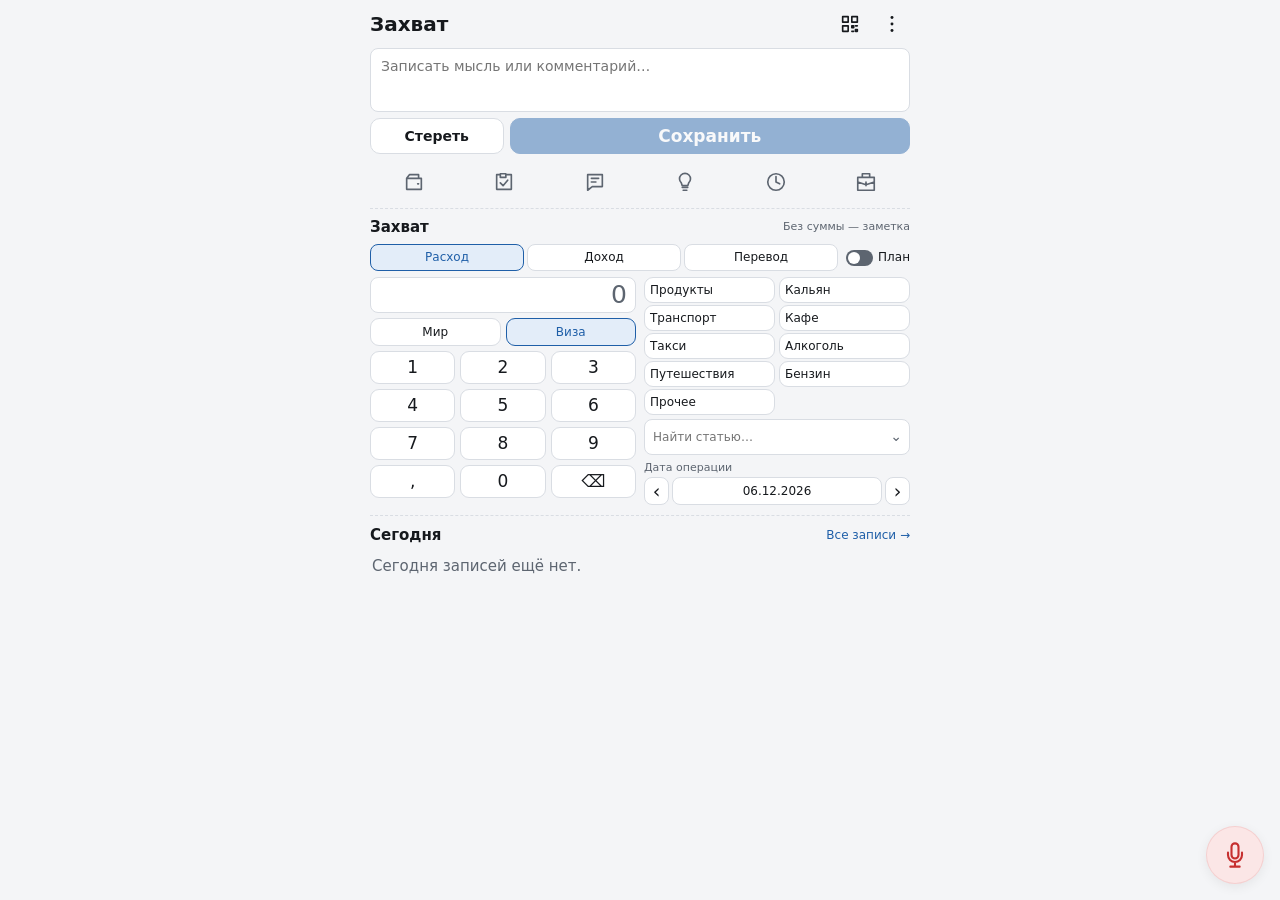
==== commit d20b1e99: "Захват v9.2: план покупок для прогноза, Виза и дата по умолчанию" ====
--- a/index.html
+++ b/index.html
@@ -59,8 +59,8 @@
     </header><main>
 <section class="compose"><textarea id="text" rows="2" aria-label="Текст записи или комментарий к расходу" placeholder="Записать мысль или комментарий…"></textarea><p id="interim" class="interim" aria-live="polite"></p><div class="actions"><button id="btnClear" type="button">Стереть</button><button id="btnSave" type="button" class="save primary" disabled>Сохранить</button></div><p id="status" class="status" role="status"></p></section>
 <nav id="tags" class="tags sectionnav" aria-label="Раздел записи"><button type="button" class="tag" data-tag="" aria-label="Захват" title="Захват" aria-pressed="false"><svg aria-hidden="true"><use href="#finance"/></svg></button><button type="button" class="tag" data-tag="Задача" aria-label="Задачи" title="Задачи" aria-pressed="false"><svg aria-hidden="true"><use href="#task"/></svg></button><button type="button" class="tag" data-tag="Заметка" aria-label="Заметки" title="Заметки" aria-pressed="false"><svg aria-hidden="true"><use href="#note"/></svg></button><button type="button" class="tag" data-tag="Идея" aria-label="Идеи" title="Идеи" aria-pressed="false"><svg aria-hidden="true"><use href="#idea"/></svg></button><button type="button" class="tag" data-tag="Время" aria-label="Время" title="Время" aria-pressed="false"><svg aria-hidden="true"><use href="#clock"/></svg></button><button type="button" class="tag" data-tag="Работа" aria-label="Работы" title="Работы" aria-pressed="false"><svg aria-hidden="true"><use href="#work"/></svg></button></nav>
-<section class="capture-panel"><div class="section-heading"><h2 id="captureTitle">Захват</h2><small id="captureHint">Без суммы — заметка</small></div><div id="captureMode" class="segment mode"><button type="button" data-mode="expense">Расход</button><button type="button" data-mode="income">Доход</button><button type="button" data-mode="transfer">Перевод</button></div>
-<div class="fin-grid" id="captureFin"><div><output id="amount" class="amount sum" aria-label="Сумма">0</output><div id="accounts" class="accounts" role="group" aria-label="Счёт"></div><div id="pad" class="pad" role="group" aria-label="Цифры суммы"><button type="button" data-key="1">1</button><button type="button" data-key="2">2</button><button type="button" data-key="3">3</button><button type="button" data-key="4">4</button><button type="button" data-key="5">5</button><button type="button" data-key="6">6</button><button type="button" data-key="7">7</button><button type="button" data-key="8">8</button><button type="button" data-key="9">9</button><button type="button" data-key=",">,</button><button type="button" data-key="0">0</button><button type="button" data-key="⌫" aria-label="Стереть цифру">⌫</button></div></div><div id="categoryArea"><div id="cats" class="cats" role="group" aria-label="Статья"></div><div class="picker"><input id="catSearch" type="text" role="combobox" aria-label="Найти статью" aria-autocomplete="list" aria-controls="catOptions" aria-expanded="false" placeholder="Найти статью…" autocomplete="off"><span class="chevron">⌄</span><div id="catOptions" class="options" role="listbox" hidden></div></div><div id="opDateBox" class="op-date"><button id="opPrev" type="button" aria-label="Предыдущий день">‹</button><input id="operationDate" type="text" inputmode="numeric" aria-label="Дата операции, ДД.ММ.ГГГГ" maxlength="10"><button id="opNext" type="button" aria-label="Следующий день">›</button></div></div></div>
+<section class="capture-panel"><div class="section-heading"><h2 id="captureTitle">Захват</h2><small id="captureHint">Без суммы — заметка</small></div><div id="modeRow" class="mode-row"><div id="captureMode" class="segment mode"><button type="button" data-mode="expense">Расход</button><button type="button" data-mode="income">Доход</button><button type="button" data-mode="transfer">Перевод</button></div><button type="button" id="planToggle" role="switch" aria-checked="false"><span class="switch-track" aria-hidden="true"></span>План</button></div><p id="planHint" class="plan-hint" hidden>Покупка → Финансы · Прогноз · Покупки</p>
+<div class="fin-grid" id="captureFin"><div><output id="amount" class="amount sum" aria-label="Сумма">0</output><div id="accounts" class="accounts" role="group" aria-label="Счёт"></div><p id="fundHint" hidden>Из общей подушки</p><div id="pad" class="pad" role="group" aria-label="Цифры суммы"><button type="button" data-key="1">1</button><button type="button" data-key="2">2</button><button type="button" data-key="3">3</button><button type="button" data-key="4">4</button><button type="button" data-key="5">5</button><button type="button" data-key="6">6</button><button type="button" data-key="7">7</button><button type="button" data-key="8">8</button><button type="button" data-key="9">9</button><button type="button" data-key=",">,</button><button type="button" data-key="0">0</button><button type="button" data-key="⌫" aria-label="Стереть цифру">⌫</button></div></div><div id="categoryArea"><div id="cats" class="cats" role="group" aria-label="Статья"></div><div class="picker"><input id="catSearch" type="text" role="combobox" aria-label="Найти статью" aria-autocomplete="list" aria-controls="catOptions" aria-expanded="false" placeholder="Найти статью…" autocomplete="off"><span class="chevron">⌄</span><div id="catOptions" class="options" role="listbox" hidden></div></div><p id="dateCaption" class="date-caption">Дата операции</p><div id="opDateBox" class="op-date"><button id="opPrev" type="button" aria-label="Предыдущий день">‹</button><input id="operationDate" type="text" inputmode="numeric" aria-label="Дата операции, ДД.ММ.ГГГГ" maxlength="10"><button id="opNext" type="button" aria-label="Следующий день">›</button></div></div></div>
 <div id="captureFields" class="fields" hidden></div><p id="captureError" class="error" role="alert" hidden></p></section>
 <section class="recent-panel"><div class="recent-head"><h2>Сегодня</h2><button id="showAll" class="link" type="button">Все записи →</button></div><ul id="recent" class="recent" aria-label="Последние записи за сегодня"></ul></section></main></div>
 <button id="btnMic" class="mic" type="button" aria-label="Начать диктовку" aria-pressed="false"><svg aria-hidden="true"><use href="#mic"/></svg></button>
--- a/style.css
+++ b/style.css
@@ -271,14 +271,17 @@
 
 :root{--bg:#f4f5f7;--card:#fff;--ink:#16191d;--muted:#5d6570;--line:#d9dde3;--blue:#1f5fa8;--soft:#e3edf9;--red:#c62f2f;--redsoft:#fbe6e6;color-scheme:light dark}
 @media(prefers-color-scheme:dark){:root{--bg:#111317;--card:#1b1f25;--ink:#e8eaed;--muted:#a0a7b1;--line:#2e343c;--blue:#79b0ef;--soft:#1c2c40;--red:#f07070;--redsoft:#3a1f1f}}
-*{box-sizing:border-box}body{margin:0;background:var(--bg);color:var(--ink);font:14px/1.2 system-ui,-apple-system,"Segoe UI",sans-serif}button,input,textarea,select{font:inherit;color:inherit}button{cursor:pointer}button,input,textarea,select{border:1px solid var(--line);background:var(--card);border-radius:8px}button{padding:3px 8px}button:disabled{opacity:.45;cursor:default}button:focus-visible,input:focus-visible,textarea:focus-visible,select:focus-visible{outline:2px solid var(--blue);outline-offset:2px}[hidden]{display:none!important}svg{width:22px;height:22px;stroke:currentColor;fill:none;stroke-width:1.8;stroke-linecap:round;stroke-linejoin:round;vertical-align:middle}h1,h2,p{margin:0}h1{font-size:19px;font-weight:600}h2{font-size:15px;font-weight:600}
-.screen{max-width:560px;margin:auto;height:100dvh;display:flex;flex-direction:column;padding:0 12px calc(8px + env(safe-area-inset-bottom))}.bar{height:48px;flex:none;display:flex;align-items:center;gap:6px}.bar h1{flex:1}.icon{display:grid;place-items:center;width:36px;height:36px;padding:0;border:0;background:transparent}.compose{flex:none}textarea{display:block;width:100%;height:62px;padding:8px 10px;resize:none;line-height:1.3}.actions{display:grid;grid-template-columns:1fr 3fr;gap:6px;margin:6px 0 10px}.actions button{height:36px}.primary{background:var(--blue);color:var(--card);border-color:var(--blue);font-weight:600}.sectionnav{display:grid;grid-template-columns:repeat(6,minmax(0,1fr));gap:3px;flex:none;border-bottom:1px dashed var(--line);padding-bottom:8px}.sectionnav button{height:36px;border:0;background:transparent;color:var(--muted);display:grid;place-items:center;padding:0}.sectionnav button.active,.chosen{color:var(--blue)!important;background:var(--soft)!important;border-color:var(--blue)!important}.section-heading{display:flex;align-items:center;justify-content:space-between;margin:8px 0 7px;gap:8px;min-height:20px}.section-heading small{color:var(--muted);font-size:11px}.panel{flex:none}.fin-grid{display:grid;grid-template-columns:1fr 1fr;gap:8px}.sum{height:36px;font-size:25px;text-align:right;padding:1px 8px;color:var(--blue);border:1px solid var(--line);background:var(--card);border-radius:8px;overflow:hidden}.accounts{display:grid;grid-template-columns:1fr 1fr;gap:5px;margin:5px 0}.accounts button{height:28px;font-size:12px}.pad{display:grid;grid-template-columns:repeat(3,1fr);gap:5px}.pad button{height:33px;font-size:17px}.cats{display:grid;grid-template-columns:repeat(2,minmax(0,1fr));gap:4px}.cats button{min-height:26px;line-height:17px;font-size:12px;padding:3px 5px;overflow-wrap:anywhere;white-space:normal}.picker{position:relative;margin-top:6px}.picker input{height:36px;width:100%;padding:6px 25px 6px 8px;font-size:12px}.chevron{position:absolute;right:8px;top:9px;color:var(--muted);pointer-events:none}.options{position:absolute;z-index:8;left:0;right:0;top:40px;max-height:200px;overflow:auto;border:1px solid var(--line);border-radius:8px;background:var(--card);box-shadow:0 7px 22px #0002;padding:3px}.options button{display:block;width:100%;border:0;border-radius:4px;text-align:left;padding:6px;font-size:12px}.options button:hover{background:var(--soft)}.options .none{padding:8px;color:var(--muted);font-size:12px}.segment{display:flex;gap:4px}.segment button{flex:1;min-height:27px;font-size:12px}.mode{margin:0 0 8px}.fields{display:grid;grid-template-columns:repeat(2,minmax(0,1fr));gap:8px}.field{display:flex;flex-direction:column;gap:4px;font-size:12px;color:var(--muted)}.field input,.field select{min-width:0;height:32px;width:100%;padding:4px 7px;color:var(--ink)}.wide{grid-column:1/-1}.quick{margin-top:8px}.checkline{display:flex;align-items:center;gap:7px;margin-top:10px;font-size:13px}.checkline input{accent-color:var(--blue)}.hint{font-size:12px;color:var(--muted);margin-top:8px;line-height:1.35}.error{color:var(--red);font-size:12px;margin-top:6px}.recent{border-top:1px dashed var(--line);margin-top:10px;min-height:0;flex:1;display:flex;flex-direction:column;padding-bottom:68px}.recent-head{display:flex;align-items:center;justify-content:space-between;margin:8px 0 4px;flex:none}.link{border:0;background:transparent;color:var(--blue);font-size:12px;padding:4px 0}.recent-list{min-height:0;overflow:auto}.entry{width:100%;text-align:left;border:0;border-radius:0;border-bottom:1px dotted var(--line);background:transparent;display:grid;grid-template-columns:20px 1fr auto;align-items:center;gap:7px;padding:7px 1px;line-height:1.25}.entry svg{width:18px;height:18px;color:var(--muted)}.entry-title{font-size:13px;overflow:hidden;text-overflow:ellipsis;white-space:nowrap}.meta{font-size:11px;color:var(--muted);margin-top:3px}.time{font-size:11px;color:var(--muted);white-space:nowrap}.state{color:var(--blue)}.mic{position:fixed;right:calc(16px + env(safe-area-inset-right));bottom:calc(16px + env(safe-area-inset-bottom));z-index:20;width:58px;height:58px;border:1px solid #c62f2f20;border-radius:50%;background:var(--redsoft);color:var(--red);box-shadow:0 3px 12px #0001;display:grid;place-items:center}.mic svg{width:28px;height:28px}.search{width:100%;height:35px;padding:6px 9px;margin:3px 0 9px}.allfilters{display:grid;grid-template-columns:1fr 1fr;gap:6px;margin-bottom:8px}.allfilters select{width:100%;height:30px;min-width:0;padding:3px 6px;font-size:12px}.all-list{overflow:auto;min-height:0;flex:1;padding-bottom:74px}.day-title{font-size:11px;letter-spacing:.02em;color:var(--muted);padding:10px 0 3px}.empty{font-size:13px;color:var(--muted);padding:15px 0}.menu{position:fixed;top:44px;right:max(12px,calc((100vw - 536px)/2));z-index:25;width:235px;background:var(--card);border:1px solid var(--line);border-radius:10px;padding:5px;box-shadow:0 7px 22px #0002}.menu button{display:block;width:100%;text-align:left;border:0;padding:9px}.menu p{font-size:11px;color:var(--muted);padding:7px 9px}.toast{position:fixed;left:50%;transform:translateX(-50%);bottom:90px;z-index:40;max-width:calc(100vw - 24px);width:max-content;background:var(--ink);color:var(--bg);border-radius:9px;padding:10px 14px;font-size:13px;box-shadow:0 3px 15px #0002}.toast button{margin-left:9px;background:transparent;color:inherit;border-color:currentColor;font-size:12px}dialog{color:var(--ink);width:min(420px,calc(100% - 24px));border:1px solid var(--line);border-radius:12px;background:var(--bg);padding:15px}dialog::backdrop{background:#0005}dialog h2{margin-bottom:12px}dialog textarea{height:95px}dialog .actions{grid-template-columns:1fr 2fr;margin:12px 0 0}.editor-meta{font-size:12px;color:var(--muted);margin:8px 0}.dialog-bottom{display:flex;justify-content:space-between;margin-top:9px}.danger{color:var(--red);border:0;background:transparent}.qr-placeholder{border:1px dashed var(--line);height:140px;display:grid;place-items:center;margin:10px 0;color:var(--muted)}.qr-placeholder svg{height:70px;width:70px}
+*{box-sizing:border-box}body{margin:0;background:var(--bg);color:var(--text);font:14px/1.2 system-ui,-apple-system,"Segoe UI",sans-serif}button,input,textarea,select{font:inherit;color:inherit}button{cursor:pointer}button,input,textarea,select{border:1px solid var(--line);background:var(--card);border-radius:8px}button{padding:3px 8px}button:disabled{opacity:.45;cursor:default}button:focus-visible,input:focus-visible,textarea:focus-visible,select:focus-visible{outline:2px solid var(--accent);outline-offset:2px}[hidden]{display:none!important}svg{width:22px;height:22px;stroke:currentColor;fill:none;stroke-width:1.8;stroke-linecap:round;stroke-linejoin:round;vertical-align:middle}h1,h2,p{margin:0}h1{font-size:19px;font-weight:600}h2{font-size:15px;font-weight:600}
+.screen{max-width:560px;margin:auto;height:100dvh;display:flex;flex-direction:column;padding:0 12px calc(8px + env(safe-area-inset-bottom))}.bar{height:48px;flex:none;display:flex;align-items:center;gap:6px}.bar h1{flex:1}.icon{display:grid;place-items:center;width:36px;height:36px;padding:0;border:0;background:transparent}.compose{flex:none}textarea{display:block;width:100%;height:62px;padding:8px 10px;resize:none;line-height:1.3}.actions{display:grid;grid-template-columns:1fr 3fr;gap:6px;margin:6px 0 10px}.actions button{height:36px}.primary{background:var(--accent);color:var(--card);border-color:var(--accent);font-weight:600}.sectionnav{display:grid;grid-template-columns:repeat(6,minmax(0,1fr));gap:3px;flex:none;border-bottom:1px dashed var(--line);padding-bottom:8px}.sectionnav button{height:36px;border:0;background:transparent;color:var(--muted);display:grid;place-items:center;padding:0}.sectionnav button.active,.chosen{color:var(--accent)!important;background:var(--soft)!important;border-color:var(--accent)!important}.section-heading{display:flex;align-items:center;justify-content:space-between;margin:8px 0 7px;gap:8px;min-height:20px}.section-heading small{color:var(--muted);font-size:11px}.panel{flex:none}.fin-grid{display:grid;grid-template-columns:1fr 1fr;gap:8px}.sum{height:36px;font-size:25px;text-align:right;padding:1px 8px;color:var(--accent);border:1px solid var(--line);background:var(--card);border-radius:8px;overflow:hidden}.accounts{display:grid;grid-template-columns:1fr 1fr;gap:5px;margin:5px 0}.accounts button{height:28px;font-size:12px}.pad{display:grid;grid-template-columns:repeat(3,1fr);gap:5px}.pad button{height:33px;font-size:17px}.cats{display:grid;grid-template-columns:repeat(2,minmax(0,1fr));gap:4px}.cats button{min-height:26px;line-height:17px;font-size:12px;padding:3px 5px;overflow-wrap:anywhere;white-space:normal}.picker{position:relative;margin-top:6px}.picker input{height:36px;width:100%;padding:6px 25px 6px 8px;font-size:12px}.chevron{position:absolute;right:8px;top:9px;color:var(--muted);pointer-events:none}.options{position:absolute;z-index:8;left:0;right:0;top:40px;max-height:200px;overflow:auto;border:1px solid var(--line);border-radius:8px;background:var(--card);box-shadow:0 7px 22px #0002;padding:3px}.options button{display:block;width:100%;border:0;border-radius:4px;text-align:left;padding:6px;font-size:12px}.options button:hover{background:var(--soft)}.options .none{padding:8px;color:var(--muted);font-size:12px}.segment{display:flex;gap:4px}.segment button{flex:1;min-height:27px;font-size:12px}.mode{margin:0 0 8px}.fields{display:grid;grid-template-columns:repeat(2,minmax(0,1fr));gap:8px}.field{display:flex;flex-direction:column;gap:4px;font-size:12px;color:var(--muted)}.field input,.field select{min-width:0;height:32px;width:100%;padding:4px 7px;color:var(--text)}.wide{grid-column:1/-1}.quick{margin-top:8px}.checkline{display:flex;align-items:center;gap:7px;margin-top:10px;font-size:13px}.checkline input{accent-color:var(--accent)}.hint{font-size:12px;color:var(--muted);margin-top:8px;line-height:1.35}.error{color:var(--red);font-size:12px;margin-top:6px}.recent{border-top:1px dashed var(--line);margin-top:10px;min-height:0;flex:1;display:flex;flex-direction:column;padding-bottom:68px}.recent-head{display:flex;align-items:center;justify-content:space-between;margin:8px 0 4px;flex:none}.link{border:0;background:transparent;color:var(--accent);font-size:12px;padding:4px 0}.recent-list{min-height:0;overflow:auto}.entry{width:100%;text-align:left;border:0;border-radius:0;border-bottom:1px dotted var(--line);background:transparent;display:grid;grid-template-columns:20px 1fr auto;align-items:center;gap:7px;padding:7px 1px;line-height:1.25}.entry svg{width:18px;height:18px;color:var(--muted)}.entry-title{font-size:13px;overflow:hidden;text-overflow:ellipsis;white-space:nowrap}.meta{font-size:11px;color:var(--muted);margin-top:3px}.time{font-size:11px;color:var(--muted);white-space:nowrap}.state{color:var(--accent)}.mic{position:fixed;right:calc(16px + env(safe-area-inset-right));bottom:calc(16px + env(safe-area-inset-bottom));z-index:20;width:58px;height:58px;border:1px solid #c62f2f20;border-radius:50%;background:var(--redsoft);color:var(--red);box-shadow:0 3px 12px #0001;display:grid;place-items:center}.mic svg{width:28px;height:28px}.search{width:100%;height:35px;padding:6px 9px;margin:3px 0 9px}.allfilters{display:grid;grid-template-columns:1fr 1fr;gap:6px;margin-bottom:8px}.allfilters select{width:100%;height:30px;min-width:0;padding:3px 6px;font-size:12px}.all-list{overflow:auto;min-height:0;flex:1;padding-bottom:74px}.day-title{font-size:11px;letter-spacing:.02em;color:var(--muted);padding:10px 0 3px}.empty{font-size:13px;color:var(--muted);padding:15px 0}.menu{position:fixed;top:44px;right:max(12px,calc((100vw - 536px)/2));z-index:25;width:235px;background:var(--card);border:1px solid var(--line);border-radius:10px;padding:5px;box-shadow:0 7px 22px #0002}.menu button{display:block;width:100%;text-align:left;border:0;padding:9px}.menu p{font-size:11px;color:var(--muted);padding:7px 9px}.toast{position:fixed;left:50%;transform:translateX(-50%);bottom:90px;z-index:40;max-width:calc(100vw - 24px);width:max-content;background:var(--text);color:var(--bg);border-radius:9px;padding:10px 14px;font-size:13px;box-shadow:0 3px 15px #0002}.toast button{margin-left:9px;background:transparent;color:inherit;border-color:currentColor;font-size:12px}dialog{color:var(--text);width:min(420px,calc(100% - 24px));border:1px solid var(--line);border-radius:12px;background:var(--bg);padding:15px}dialog::backdrop{background:#0005}dialog h2{margin-bottom:12px}dialog textarea{height:95px}dialog .actions{grid-template-columns:1fr 2fr;margin:12px 0 0}.editor-meta{font-size:12px;color:var(--muted);margin:8px 0}.dialog-bottom{display:flex;justify-content:space-between;margin-top:9px}.danger{color:var(--red);border:0;background:transparent}.qr-placeholder{border:1px dashed var(--line);height:140px;display:grid;place-items:center;margin:10px 0;color:var(--muted)}.qr-placeholder svg{height:70px;width:70px}
 @media(max-width:380px){.screen{padding-left:10px;padding-right:10px}.fin-grid{gap:6px}.cats button{font-size:11px;padding:3px}.section-heading small{font-size:10px}.accounts button{font-size:11px}.mic{right:12px;bottom:12px}textarea{height:56px}.bar{height:43px}}
 @media(max-height:620px){.bar{height:38px}textarea{height:48px}.actions{margin-bottom:6px}.sectionnav{padding-bottom:5px}.section-heading{margin:5px 0}.recent{margin-top:6px}.recent-head{margin-top:4px}.pad button{height:29px}.sum{height:32px}.cats button{min-height:24px;padding-top:2px;padding-bottom:2px}.picker input{height:32px}.mic{width:52px;height:52px}}
 .op-date{display:grid;grid-template-columns:25px minmax(0,1fr) 25px;gap:3px;margin-top:6px}.op-date button{height:28px;padding:0;font-size:19px;line-height:1}.op-date input{min-width:0;width:100%;height:28px;text-align:center;padding:3px 1px;font-size:12px}.op-date input[aria-invalid="true"]{border-color:var(--red)}
 
-.home main{padding:0 12px 8px;max-width:560px}.home .bar{height:48px}.home .compose{margin-top:0}.home .tags{grid-template-columns:repeat(6,minmax(0,1fr));height:auto}.actions .save{min-height:36px;height:36px;padding:0}.capture-panel{flex:none}.sum{display:block;width:100%;font-size:25px}.accounts{margin:5px 0}.accounts button{min-height:28px}.cats button{height:auto;min-height:26px;font-size:12px}.pad button{min-height:33px}.chosen,[aria-pressed="true"]{background:var(--soft);border-color:var(--blue);color:var(--blue)}.tag[aria-pressed="true"]{background:var(--soft);color:var(--blue)}.recent-panel{border-top:1px dashed var(--line);margin-top:10px;min-height:0;flex:1;display:flex;flex-direction:column;padding-bottom:72px}.home .recent{display:block;min-height:0;flex:1;overflow:auto;margin:0;padding:0;border:0;list-style:none}.recent li button{width:100%;display:grid;grid-template-columns:40px minmax(0,1fr);gap:6px;padding:7px 0;border:0;border-bottom:1px dotted var(--line);border-radius:0;background:transparent;text-align:left;font-size:13px;line-height:1.25;white-space:normal}.recent .time{font-size:11px;color:var(--muted)}.home .mic,.mic{position:fixed;right:16px;bottom:calc(16px + env(safe-area-inset-bottom));width:58px;height:58px;z-index:20;background:var(--redsoft);color:var(--red)}.mic.recording{background:var(--red);color:white}.allfilters{margin:0 0 8px}.allfilters select{min-height:30px}.allView{overflow:auto}#allView main{width:100%;padding-bottom:90px}.feed .entry{display:grid;grid-template-columns:75px 20px minmax(0,1fr);padding:8px 0;gap:6px}.feed .txt{min-width:0;white-space:normal}.feed .time{white-space:normal}.feed .meta{font-size:11px}.menu{position:absolute;right:0;top:40px;max-height:calc(100dvh - 60px);overflow:auto}.menu button{min-height:36px;padding:7px 10px}.menu .menu-note,.menu .menu-info{margin:4px 9px}.toast{width:max-content;max-width:calc(100vw - 24px);bottom:86px}.op-date{display:grid;grid-template-columns:25px minmax(0,1fr) 25px;gap:3px;margin-top:6px}.op-date button,.op-date input{height:28px;min-height:28px;padding:2px;text-align:center}.op-date input{width:100%;min-width:0;font-size:12px}.fields>#opDateBox{grid-column:1/-1}.status:empty{display:none}.error{margin-bottom:4px}.scan-box canvas,.scan-box video{max-width:100%}
+.home main{padding:0 12px 8px;max-width:560px}.home .bar{height:48px}.home .compose{margin-top:0}.home .tags{grid-template-columns:repeat(6,minmax(0,1fr));height:auto}.actions .save{min-height:36px;height:36px;padding:0}.capture-panel{flex:none}.sum{display:block;width:100%;font-size:25px}.accounts{margin:5px 0}.accounts button{min-height:28px}.cats button{height:auto;min-height:26px;font-size:12px}.pad button{min-height:33px}.chosen,[aria-pressed="true"]{background:var(--soft);border-color:var(--accent);color:var(--accent)}.tag[aria-pressed="true"]{background:var(--soft);color:var(--accent)}.recent-panel{border-top:1px dashed var(--line);margin-top:10px;min-height:0;flex:1;display:flex;flex-direction:column;padding-bottom:72px}.home .recent{display:block;min-height:0;flex:1;overflow:auto;margin:0;padding:0;border:0;list-style:none}.recent li button{width:100%;display:grid;grid-template-columns:40px minmax(0,1fr);gap:6px;padding:7px 0;border:0;border-bottom:1px dotted var(--line);border-radius:0;background:transparent;text-align:left;font-size:13px;line-height:1.25;white-space:normal}.recent .time{font-size:11px;color:var(--muted)}.home .mic,.mic{position:fixed;right:16px;bottom:calc(16px + env(safe-area-inset-bottom));width:58px;height:58px;z-index:20;background:var(--redsoft);color:var(--red)}.mic.recording{background:var(--red);color:white}.allfilters{margin:0 0 8px}.allfilters select{min-height:30px}.allView{overflow:auto}#allView main{width:100%;padding-bottom:90px}.feed .entry{display:grid;grid-template-columns:75px 20px minmax(0,1fr);padding:8px 0;gap:6px}.feed .txt{min-width:0;white-space:normal}.feed .time{white-space:normal}.feed .meta{font-size:11px}.menu{position:absolute;right:0;top:40px;max-height:calc(100dvh - 60px);overflow:auto}.menu button{min-height:36px;padding:7px 10px}.menu .menu-note,.menu .menu-info{margin:4px 9px}.toast{width:max-content;max-width:calc(100vw - 24px);bottom:86px}.op-date{display:grid;grid-template-columns:25px minmax(0,1fr) 25px;gap:3px;margin-top:6px}.op-date button,.op-date input{height:28px;min-height:28px;padding:2px;text-align:center}.op-date input{width:100%;min-width:0;font-size:12px}.fields>#opDateBox{grid-column:1/-1}.status:empty{display:none}.error{margin-bottom:4px}.scan-box canvas,.scan-box video{max-width:100%}
 
 .recent .txt{display:block;min-width:0;white-space:nowrap;overflow:hidden;text-overflow:ellipsis}.feed .txt{display:-webkit-box;-webkit-line-clamp:2;-webkit-box-orient:vertical;overflow:hidden}
 
 .home.screen{padding:0 0 8px}.home main{padding:0 10px 8px}.home .bar{padding:2px 10px}.sum{line-height:32px;padding:1px 8px}.transfer-fields{grid-template-columns:minmax(0,1fr);align-content:start}#allView.screen{padding:0 10px 8px}#allView main{padding:0 0 90px}#allView .search{height:auto;padding:0;margin:3px 0 8px}#allView #search{height:35px;min-height:35px;width:100%;padding:6px 9px}#allView .allfilters{margin:0 0 8px}
+
+/* Переключатель плана покупки, утверждённый макет 36.2. */
+.mode-row{display:flex;gap:8px;align-items:center;margin-bottom:6px}.mode-row .mode{flex:1;margin:0;min-width:0;gap:3px}.mode-row .mode button{padding:3px 5px}#planToggle{display:flex;align-items:center;gap:5px;flex:none;border:0;background:transparent;padding:3px 0;font-size:12px}.switch-track{width:27px;height:16px;border-radius:10px;background:var(--muted);position:relative}.switch-track:after{content:"";position:absolute;width:12px;height:12px;left:2px;top:2px;border-radius:50%;background:var(--card)}[aria-checked="true"] .switch-track{background:var(--accent)}[aria-checked="true"] .switch-track:after{left:13px}.plan-hint{font-size:11px;line-height:15px;color:var(--accent);margin:0 0 6px}#fundHint{font-size:11px;color:var(--muted);margin:5px 0;min-height:28px;display:flex;align-items:center}.date-caption{font-size:11px;color:var(--muted);margin:6px 0 -3px}
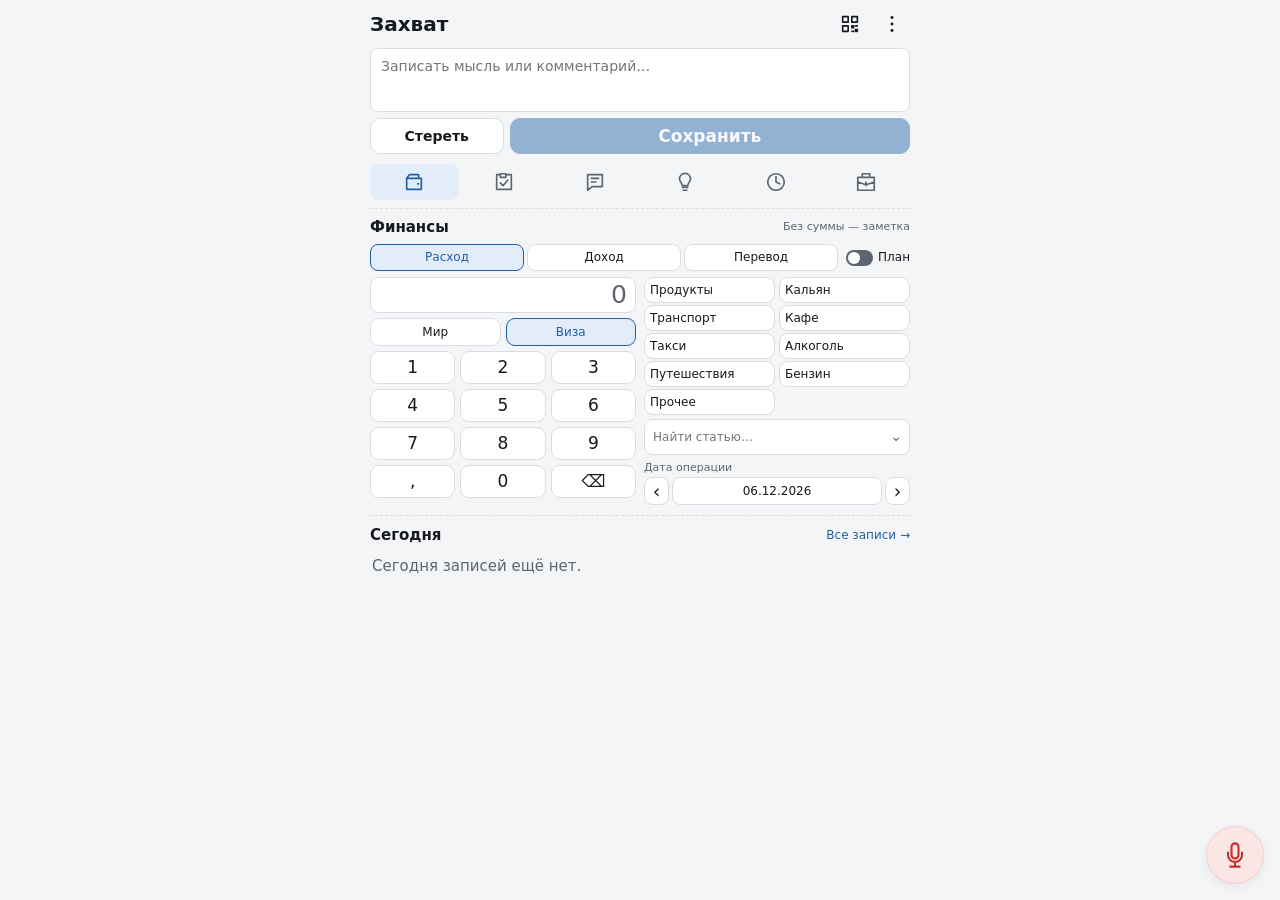
==== commit e0c03027: "Захват v9.3: группы CSV, точный повтор и автономный запуск" ====
--- a/index.html
+++ b/index.html
@@ -58,8 +58,8 @@
       </div>
     </header><main>
 <section class="compose"><textarea id="text" rows="2" aria-label="Текст записи или комментарий к расходу" placeholder="Записать мысль или комментарий…"></textarea><p id="interim" class="interim" aria-live="polite"></p><div class="actions"><button id="btnClear" type="button">Стереть</button><button id="btnSave" type="button" class="save primary" disabled>Сохранить</button></div><p id="status" class="status" role="status"></p></section>
-<nav id="tags" class="tags sectionnav" aria-label="Раздел записи"><button type="button" class="tag" data-tag="" aria-label="Захват" title="Захват" aria-pressed="false"><svg aria-hidden="true"><use href="#finance"/></svg></button><button type="button" class="tag" data-tag="Задача" aria-label="Задачи" title="Задачи" aria-pressed="false"><svg aria-hidden="true"><use href="#task"/></svg></button><button type="button" class="tag" data-tag="Заметка" aria-label="Заметки" title="Заметки" aria-pressed="false"><svg aria-hidden="true"><use href="#note"/></svg></button><button type="button" class="tag" data-tag="Идея" aria-label="Идеи" title="Идеи" aria-pressed="false"><svg aria-hidden="true"><use href="#idea"/></svg></button><button type="button" class="tag" data-tag="Время" aria-label="Время" title="Время" aria-pressed="false"><svg aria-hidden="true"><use href="#clock"/></svg></button><button type="button" class="tag" data-tag="Работа" aria-label="Работы" title="Работы" aria-pressed="false"><svg aria-hidden="true"><use href="#work"/></svg></button></nav>
-<section class="capture-panel"><div class="section-heading"><h2 id="captureTitle">Захват</h2><small id="captureHint">Без суммы — заметка</small></div><div id="modeRow" class="mode-row"><div id="captureMode" class="segment mode"><button type="button" data-mode="expense">Расход</button><button type="button" data-mode="income">Доход</button><button type="button" data-mode="transfer">Перевод</button></div><button type="button" id="planToggle" role="switch" aria-checked="false"><span class="switch-track" aria-hidden="true"></span>План</button></div><p id="planHint" class="plan-hint" hidden>Покупка → Финансы · Прогноз · Покупки</p>
+<nav id="tags" class="tags sectionnav" aria-label="Раздел записи"><button type="button" class="tag" data-tag="" aria-label="Финансы" title="Финансы" aria-pressed="false"><svg aria-hidden="true"><use href="#finance"/></svg></button><button type="button" class="tag" data-tag="Задача" aria-label="Задачи" title="Задачи" aria-pressed="false"><svg aria-hidden="true"><use href="#task"/></svg></button><button type="button" class="tag" data-tag="Заметка" aria-label="Заметки" title="Заметки" aria-pressed="false"><svg aria-hidden="true"><use href="#note"/></svg></button><button type="button" class="tag" data-tag="Идея" aria-label="Идеи" title="Идеи" aria-pressed="false"><svg aria-hidden="true"><use href="#idea"/></svg></button><button type="button" class="tag" data-tag="Время" aria-label="Время" title="Время" aria-pressed="false"><svg aria-hidden="true"><use href="#clock"/></svg></button><button type="button" class="tag" data-tag="Работа" aria-label="Работы" title="Работы" aria-pressed="false"><svg aria-hidden="true"><use href="#work"/></svg></button></nav>
+<section class="capture-panel"><div class="section-heading"><h2 id="captureTitle">Финансы</h2><small id="captureHint">Без суммы — заметка</small></div><div id="modeRow" class="mode-row"><div id="captureMode" class="segment mode"><button type="button" data-mode="expense">Расход</button><button type="button" data-mode="income">Доход</button><button type="button" data-mode="transfer">Перевод</button></div><button type="button" id="planToggle" role="switch" aria-checked="false"><span class="switch-track" aria-hidden="true"></span>План</button></div><p id="planHint" class="plan-hint" hidden>Покупка → Финансы · Прогноз · Покупки</p>
 <div class="fin-grid" id="captureFin"><div><output id="amount" class="amount sum" aria-label="Сумма">0</output><div id="accounts" class="accounts" role="group" aria-label="Счёт"></div><p id="fundHint" hidden>Из общей подушки</p><div id="pad" class="pad" role="group" aria-label="Цифры суммы"><button type="button" data-key="1">1</button><button type="button" data-key="2">2</button><button type="button" data-key="3">3</button><button type="button" data-key="4">4</button><button type="button" data-key="5">5</button><button type="button" data-key="6">6</button><button type="button" data-key="7">7</button><button type="button" data-key="8">8</button><button type="button" data-key="9">9</button><button type="button" data-key=",">,</button><button type="button" data-key="0">0</button><button type="button" data-key="⌫" aria-label="Стереть цифру">⌫</button></div></div><div id="categoryArea"><div id="cats" class="cats" role="group" aria-label="Статья"></div><div class="picker"><input id="catSearch" type="text" role="combobox" aria-label="Найти статью" aria-autocomplete="list" aria-controls="catOptions" aria-expanded="false" placeholder="Найти статью…" autocomplete="off"><span class="chevron">⌄</span><div id="catOptions" class="options" role="listbox" hidden></div></div><p id="dateCaption" class="date-caption">Дата операции</p><div id="opDateBox" class="op-date"><button id="opPrev" type="button" aria-label="Предыдущий день">‹</button><input id="operationDate" type="text" inputmode="numeric" aria-label="Дата операции, ДД.ММ.ГГГГ" maxlength="10"><button id="opNext" type="button" aria-label="Следующий день">›</button></div></div></div>
 <div id="captureFields" class="fields" hidden></div><p id="captureError" class="error" role="alert" hidden></p></section>
 <section class="recent-panel"><div class="recent-head"><h2>Сегодня</h2><button id="showAll" class="link" type="button">Все записи →</button></div><ul id="recent" class="recent" aria-label="Последние записи за сегодня"></ul></section></main></div>
@@ -76,7 +76,7 @@
       <section class="search">
         <input id="search" type="search" placeholder="Поиск по всем записям" aria-label="Поиск по всем записям" autocomplete="off">
       </section>
-      <div class="allfilters"><select id="filterSection" aria-label="Фильтр по разделу"><option value="">Все разделы</option><option value="finance">Захват</option><option value="task">Задачи</option><option value="note">Заметки</option><option value="idea">Идеи</option><option value="time">Время</option><option value="work">Работы</option><option value="receipt">Чеки</option></select><select id="filterState" aria-label="Фильтр по статусу"><option value="">Все статусы</option><option value="new">Новые</option><option value="sent">Выгружены</option><option value="received">Приняты на ПК</option><option value="waiting">Требуют внимания</option></select></div><ul id="feed" class="feed"></ul>
+      <div class="allfilters"><select id="filterSection" aria-label="Фильтр по разделу"><option value="">Все разделы</option><option value="finance">Финансы</option><option value="task">Задачи</option><option value="note">Заметки</option><option value="idea">Идеи</option><option value="time">Время</option><option value="work">Работы</option><option value="receipt">Чеки</option></select><select id="filterState" aria-label="Фильтр по статусу"><option value="">Все статусы</option><option value="new">Новые</option><option value="sent">Выгружены</option><option value="received">Приняты на ПК</option><option value="waiting">Требуют внимания</option></select></div><ul id="feed" class="feed"></ul>
     </main>
   </div>
 
@@ -85,6 +85,12 @@
     <button id="toastAction" type="button" hidden></button>
   </div>
 
+  <!-- Повтор хранит прежний CSV, а не текущий отфильтрованный список (задача 36.2). -->
+  <dialog id="repeatDlg" aria-labelledby="repeatTitle">
+    <h2 id="repeatTitle">Отправить группу повторно?</h2><p id="repeatInfo"></p><ul id="repeatPreview"></ul>
+    <p class="hint">Тот же состав записей. Новые записи в эту отправку не попадут.</p>
+    <div class="dlg-actions"><button id="repeatCancel" type="button">Отмена</button><button id="repeatSend" type="button" class="save">Отправить CSV</button></div>
+  </dialog>
   <dialog id="exportDlg" aria-labelledby="exportTitle">
     <form method="dialog" id="exportForm">
       <h2 id="exportTitle">Выгрузка CSV</h2>
--- a/style.css
+++ b/style.css
@@ -285,3 +285,26 @@
 
 /* Переключатель плана покупки, утверждённый макет 36.2. */
 .mode-row{display:flex;gap:8px;align-items:center;margin-bottom:6px}.mode-row .mode{flex:1;margin:0;min-width:0;gap:3px}.mode-row .mode button{padding:3px 5px}#planToggle{display:flex;align-items:center;gap:5px;flex:none;border:0;background:transparent;padding:3px 0;font-size:12px}.switch-track{width:27px;height:16px;border-radius:10px;background:var(--muted);position:relative}.switch-track:after{content:"";position:absolute;width:12px;height:12px;left:2px;top:2px;border-radius:50%;background:var(--card)}[aria-checked="true"] .switch-track{background:var(--accent)}[aria-checked="true"] .switch-track:after{left:13px}.plan-hint{font-size:11px;line-height:15px;color:var(--accent);margin:0 0 6px}#fundHint{font-size:11px;color:var(--muted);margin:5px 0;min-height:28px;display:flex;align-items:center}.date-caption{font-size:11px;color:var(--muted);margin:6px 0 -3px}
+
+/* Компактные группы CSV по утверждённому макету 06.11.2026 (задача 36.2). */
+.feed,.batch-list{list-style:none;padding:0;margin:0}
+.feed>.batch{margin-top:9px}.feed>.batch:first-child{margin-top:0}
+.batch-head{display:flex;align-items:center;gap:7px;min-height:25px;border-top:1px solid var(--line);padding:3px 0;color:var(--muted);font-size:11px;line-height:14px}
+.batch-head h2{font-size:11px;font-weight:500;line-height:14px;margin:0;white-space:nowrap}
+.batch-count{font-size:10px;color:var(--muted)}
+.batch-head button{margin-left:auto;min-height:22px;padding:2px 0 2px 5px;border:0;border-radius:0;background:transparent;color:var(--accent);font-size:11px;line-height:15px;white-space:nowrap}
+.batch-head .batch-repeat{display:grid;place-items:center;width:26px;height:22px;padding:2px}
+.batch-repeat svg{width:17px;height:17px}
+.batch-new .batch-head{color:var(--accent);border-top-color:var(--accent)}.batch-new h2{font-weight:600}
+.feed .entry{grid-template-columns:20px minmax(0,1fr) auto;padding:3px 1px;gap:6px;line-height:16px;min-height:0}
+.feed .entry-title{display:block;font-size:13px;line-height:16px;white-space:nowrap;overflow:hidden;text-overflow:ellipsis}
+.feed .entry .txt{display:block;min-width:0;overflow:hidden}
+.feed .entry .meta{display:block;font-size:10px;line-height:12px;margin-top:1px;white-space:nowrap;overflow:hidden;text-overflow:ellipsis}
+.feed .entry .time{font-size:11px;white-space:nowrap}
+#repeatInfo{font-size:13px;line-height:18px}#repeatPreview{list-style:none;padding:0;margin:10px 0;max-height:230px;overflow:auto}
+#repeatPreview li{font-size:12px;line-height:16px;padding:3px 0;border-bottom:1px dotted var(--line)}
+#repeatDlg .dlg-actions{margin-top:12px;grid-template-columns:1fr 2fr}
+
+.feed .batch,.feed .batch-list li{border-bottom:0}
+.feed .entry.exported .time::after{content:none}
+.feed .entry .time{min-width:0}
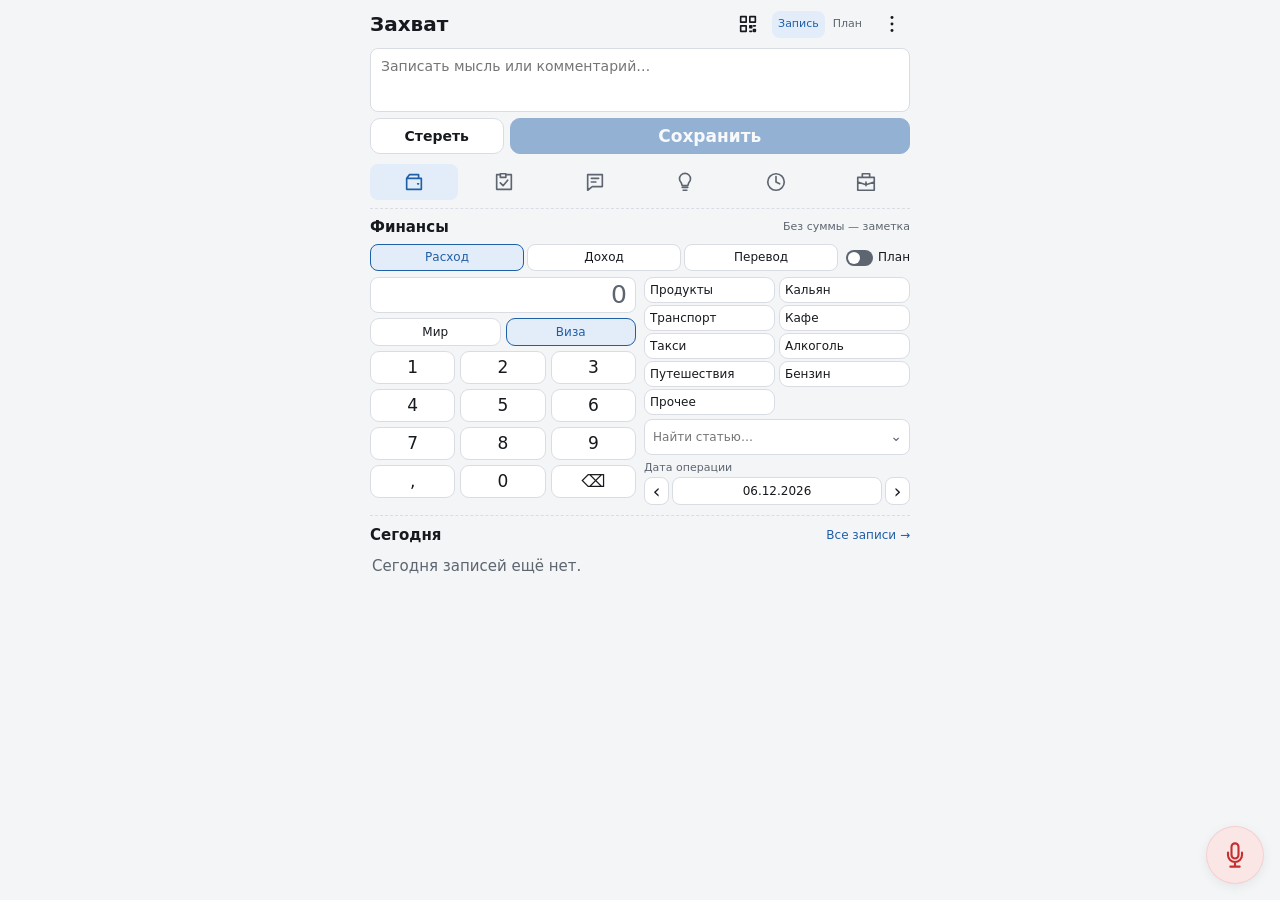
==== commit 10fd23aa: "Add event-driven Drive sync and a single mobile planning scenario" ====
--- a/index.html
+++ b/index.html
@@ -35,11 +35,13 @@
       <button id="btnScan" class="icon" type="button" aria-label="Чек: считать QR-код">
         <svg viewBox="0 0 24 24" aria-hidden="true"><path d="M4 4h6v6H4zM14 4h6v6h-6zM4 14h6v6H4zM14 14h2v2h-2zM18 18h2v2h-2zM18 14h2M14 20h2"/></svg>
       </button>
+      <nav class="top-tabs" aria-label="Вкладки"><button id="viewCapture" type="button" aria-pressed="true">Запись</button><button id="viewPlan" type="button" aria-pressed="false">План</button></nav>
       <div class="menu-wrap">
         <button id="btnMenu" class="icon" type="button" aria-label="Меню: все записи, счета, выгрузка" aria-haspopup="menu" aria-expanded="false" aria-controls="menu">
           <svg viewBox="0 0 24 24" aria-hidden="true"><circle cx="12" cy="5" r="1.6" class="fill"/><circle cx="12" cy="12" r="1.6" class="fill"/><circle cx="12" cy="19" r="1.6" class="fill"/></svg>
         </button>
         <div id="menu" class="menu" role="menu" aria-label="Меню" hidden>
+          <button type="button" role="menuitem" data-act="drive">Google Диск</button>
           <p id="menuInfo" class="menu-info"></p>
           <button type="button" role="menuitem" data-act="all">Все записи</button>
           <button type="button" role="menuitem" data-act="lists">Загрузить справочники / квитанцию</button>
@@ -53,16 +55,16 @@
           <hr>
           <button type="button" role="menuitem" data-act="backup">Резервная копия JSON</button>
           <button type="button" role="menuitem" data-act="restore">Восстановить из JSON</button>
-          <p class="menu-note">Данные хранятся только на этом телефоне.</p>
+          <p class="menu-note">Записи сохраняются на телефоне. Подключённый Диск передаёт финансовые записи и остатки.</p>
         </div>
       </div>
-    </header><main>
+    </header><main id="captureView">
 <section class="compose"><textarea id="text" rows="2" aria-label="Текст записи или комментарий к расходу" placeholder="Записать мысль или комментарий…"></textarea><p id="interim" class="interim" aria-live="polite"></p><div class="actions"><button id="btnClear" type="button">Стереть</button><button id="btnSave" type="button" class="save primary" disabled>Сохранить</button></div><p id="status" class="status" role="status"></p></section>
 <nav id="tags" class="tags sectionnav" aria-label="Раздел записи"><button type="button" class="tag" data-tag="" aria-label="Финансы" title="Финансы" aria-pressed="false"><svg aria-hidden="true"><use href="#finance"/></svg></button><button type="button" class="tag" data-tag="Задача" aria-label="Задачи" title="Задачи" aria-pressed="false"><svg aria-hidden="true"><use href="#task"/></svg></button><button type="button" class="tag" data-tag="Заметка" aria-label="Заметки" title="Заметки" aria-pressed="false"><svg aria-hidden="true"><use href="#note"/></svg></button><button type="button" class="tag" data-tag="Идея" aria-label="Идеи" title="Идеи" aria-pressed="false"><svg aria-hidden="true"><use href="#idea"/></svg></button><button type="button" class="tag" data-tag="Время" aria-label="Время" title="Время" aria-pressed="false"><svg aria-hidden="true"><use href="#clock"/></svg></button><button type="button" class="tag" data-tag="Работа" aria-label="Работы" title="Работы" aria-pressed="false"><svg aria-hidden="true"><use href="#work"/></svg></button></nav>
 <section class="capture-panel"><div class="section-heading"><h2 id="captureTitle">Финансы</h2><small id="captureHint">Без суммы — заметка</small></div><div id="modeRow" class="mode-row"><div id="captureMode" class="segment mode"><button type="button" data-mode="expense">Расход</button><button type="button" data-mode="income">Доход</button><button type="button" data-mode="transfer">Перевод</button></div><button type="button" id="planToggle" role="switch" aria-checked="false"><span class="switch-track" aria-hidden="true"></span>План</button></div><p id="planHint" class="plan-hint" hidden>Покупка → Финансы · Прогноз · Покупки</p>
 <div class="fin-grid" id="captureFin"><div><output id="amount" class="amount sum" aria-label="Сумма">0</output><div id="accounts" class="accounts" role="group" aria-label="Счёт"></div><p id="fundHint" hidden>Из общей подушки</p><div id="pad" class="pad" role="group" aria-label="Цифры суммы"><button type="button" data-key="1">1</button><button type="button" data-key="2">2</button><button type="button" data-key="3">3</button><button type="button" data-key="4">4</button><button type="button" data-key="5">5</button><button type="button" data-key="6">6</button><button type="button" data-key="7">7</button><button type="button" data-key="8">8</button><button type="button" data-key="9">9</button><button type="button" data-key=",">,</button><button type="button" data-key="0">0</button><button type="button" data-key="⌫" aria-label="Стереть цифру">⌫</button></div></div><div id="categoryArea"><div id="cats" class="cats" role="group" aria-label="Статья"></div><div class="picker"><input id="catSearch" type="text" role="combobox" aria-label="Найти статью" aria-autocomplete="list" aria-controls="catOptions" aria-expanded="false" placeholder="Найти статью…" autocomplete="off"><span class="chevron">⌄</span><div id="catOptions" class="options" role="listbox" hidden></div></div><p id="dateCaption" class="date-caption">Дата операции</p><div id="opDateBox" class="op-date"><button id="opPrev" type="button" aria-label="Предыдущий день">‹</button><input id="operationDate" type="text" inputmode="numeric" aria-label="Дата операции, ДД.ММ.ГГГГ" maxlength="10"><button id="opNext" type="button" aria-label="Следующий день">›</button></div></div></div>
 <div id="captureFields" class="fields" hidden></div><p id="captureError" class="error" role="alert" hidden></p></section>
-<section class="recent-panel"><div class="recent-head"><h2>Сегодня</h2><button id="showAll" class="link" type="button">Все записи →</button></div><ul id="recent" class="recent" aria-label="Последние записи за сегодня"></ul></section></main></div>
+<section class="recent-panel"><div class="recent-head"><h2>Сегодня</h2><button id="showAll" class="link" type="button">Все записи →</button></div><ul id="recent" class="recent" aria-label="Последние записи за сегодня"></ul></section></main><main id="phonePlanView" class="plan-content" hidden></main></div>
 <button id="btnMic" class="mic" type="button" aria-label="Начать диктовку" aria-pressed="false"><svg aria-hidden="true"><use href="#mic"/></svg></button>
   <!-- Все записи (из меню): поиск, правка, удаление; «Назад» телефона возвращает на главный -->
   <div id="allView" class="screen" hidden>
@@ -135,5 +137,8 @@
   <input id="fileLists" type="file" accept=".txt,.json,text/plain,application/json" hidden>
   <input id="filePhoto" type="file" accept="image/*" capture="environment" hidden>
   <input id="fileGallery" type="file" accept="image/*" hidden>
+<dialog id="driveDlg" aria-labelledby="driveTitle"><h2 id="driveTitle">Google Диск</h2>
+<p id="driveInfo" class="hint" role="status"></p><p class="hint">Финансовые записи отправляются при сохранении и открытии приложения. Остатки приходят с компьютера. Без сети всё остаётся на телефоне.</p>
+<div class="dlg-actions"><button id="driveConnect" type="button" class="save">Подключить файл</button><button id="driveNow" type="button">Обновить</button><button id="driveDisconnect" type="button">Отключить</button><button id="driveClose" type="button" class="ghost">Закрыть</button></div></dialog>
 </body>
 </html>
--- a/style.css
+++ b/style.css
@@ -308,3 +308,13 @@
 .feed .batch,.feed .batch-list li{border-bottom:0}
 .feed .entry.exported .time::after{content:none}
 .feed .entry .time{min-width:0}
+
+/* Контраст основных кнопок всех окон выгрузки, исправление 9.3.1 (задача 36.2).
+   Общий .dlg-actions button не должен заменять акцентный фон белым. */
+.dlg-actions .save{background:var(--accent);color:var(--on-accent);border-color:var(--accent)}
+
+/* Остаток выбранного счёта: компактно, без отдельной карточки (задача 36.3). */
+.drive-balance{margin:2px 0 6px;line-height:1.25;overflow-wrap:anywhere}.drive-balance strong{font-size:12px;font-weight:600}.drive-balance small{display:block;font-size:10px;color:var(--muted);margin-top:2px}#driveDlg p{margin:6px 0;line-height:1.35}#driveDlg .dlg-actions{flex-wrap:wrap}
+
+/* Утверждённая вкладка плана: одна строка покупки, иконки, вкладки в заголовке (36.3). */
+.top-tabs{display:flex;gap:2px;margin-left:auto}.top-tabs button{padding:3px 6px;min-height:27px;font-size:11px;border:0;background:none;color:var(--muted)}.top-tabs button[aria-pressed=true]{background:var(--accent-soft);color:var(--accent)}.bar h1{margin-right:auto}.plan-content{padding-top:8px}.totals{display:grid;grid-template-columns:1fr 1fr;gap:8px}.totals small{display:block;color:var(--muted);font-size:10px}.totals strong{font-size:20px;line-height:1.2}.stamp{margin:4px 0 7px;color:var(--muted);font-size:10px}.graph{background:var(--card);border:1px solid var(--line);border-radius:7px;padding:6px 7px}.legend{font-size:10px;display:flex;gap:12px}.legend span:first-child{color:var(--accent)}.legend span:last-child{color:#b28245}.graph svg{width:100%;height:90px;display:block}.axis{display:flex;justify-content:space-between;color:var(--muted);font-size:9px}.plan-content .section{display:flex;justify-content:space-between;align-items:center;margin:12px 0 5px}.plan-content .section h2{font-size:13px;margin:0}.plan-content .section small{font-size:10px;color:var(--muted)}.notice{font-size:11px;line-height:1.3;margin:6px 0;color:var(--muted)}.purchase{display:grid;grid-template-columns:minmax(0,1fr) auto 96px 24px;gap:5px;align-items:center;padding:3px 0;min-height:29px;border-top:1px solid var(--line)}.purchase strong{font-size:12px;white-space:nowrap;overflow:hidden;text-overflow:ellipsis;font-weight:600}.purchase span{font-size:11px;white-space:nowrap}.purchase input{width:96px;min-width:0;min-height:24px;height:24px;padding:2px 3px;font-size:10px}.purchase button{width:24px;height:24px;min-height:24px;padding:1px;font-size:15px;line-height:18px}.purchase button[aria-pressed=true]{background:var(--accent-soft);color:var(--accent);border-color:var(--accent)}.footer{margin-top:10px;display:flex;align-items:center;gap:8px;font-size:10px;color:var(--muted)}.footer .send-icon,.footer .reset-icon{width:30px;height:28px;min-height:28px;padding:4px}.send-icon svg{width:18px;height:18px;fill:none;stroke:currentColor;stroke-width:1.7}.negative{color:var(--mic)!important}.purchase.stale{outline:1px solid var(--warn)}
